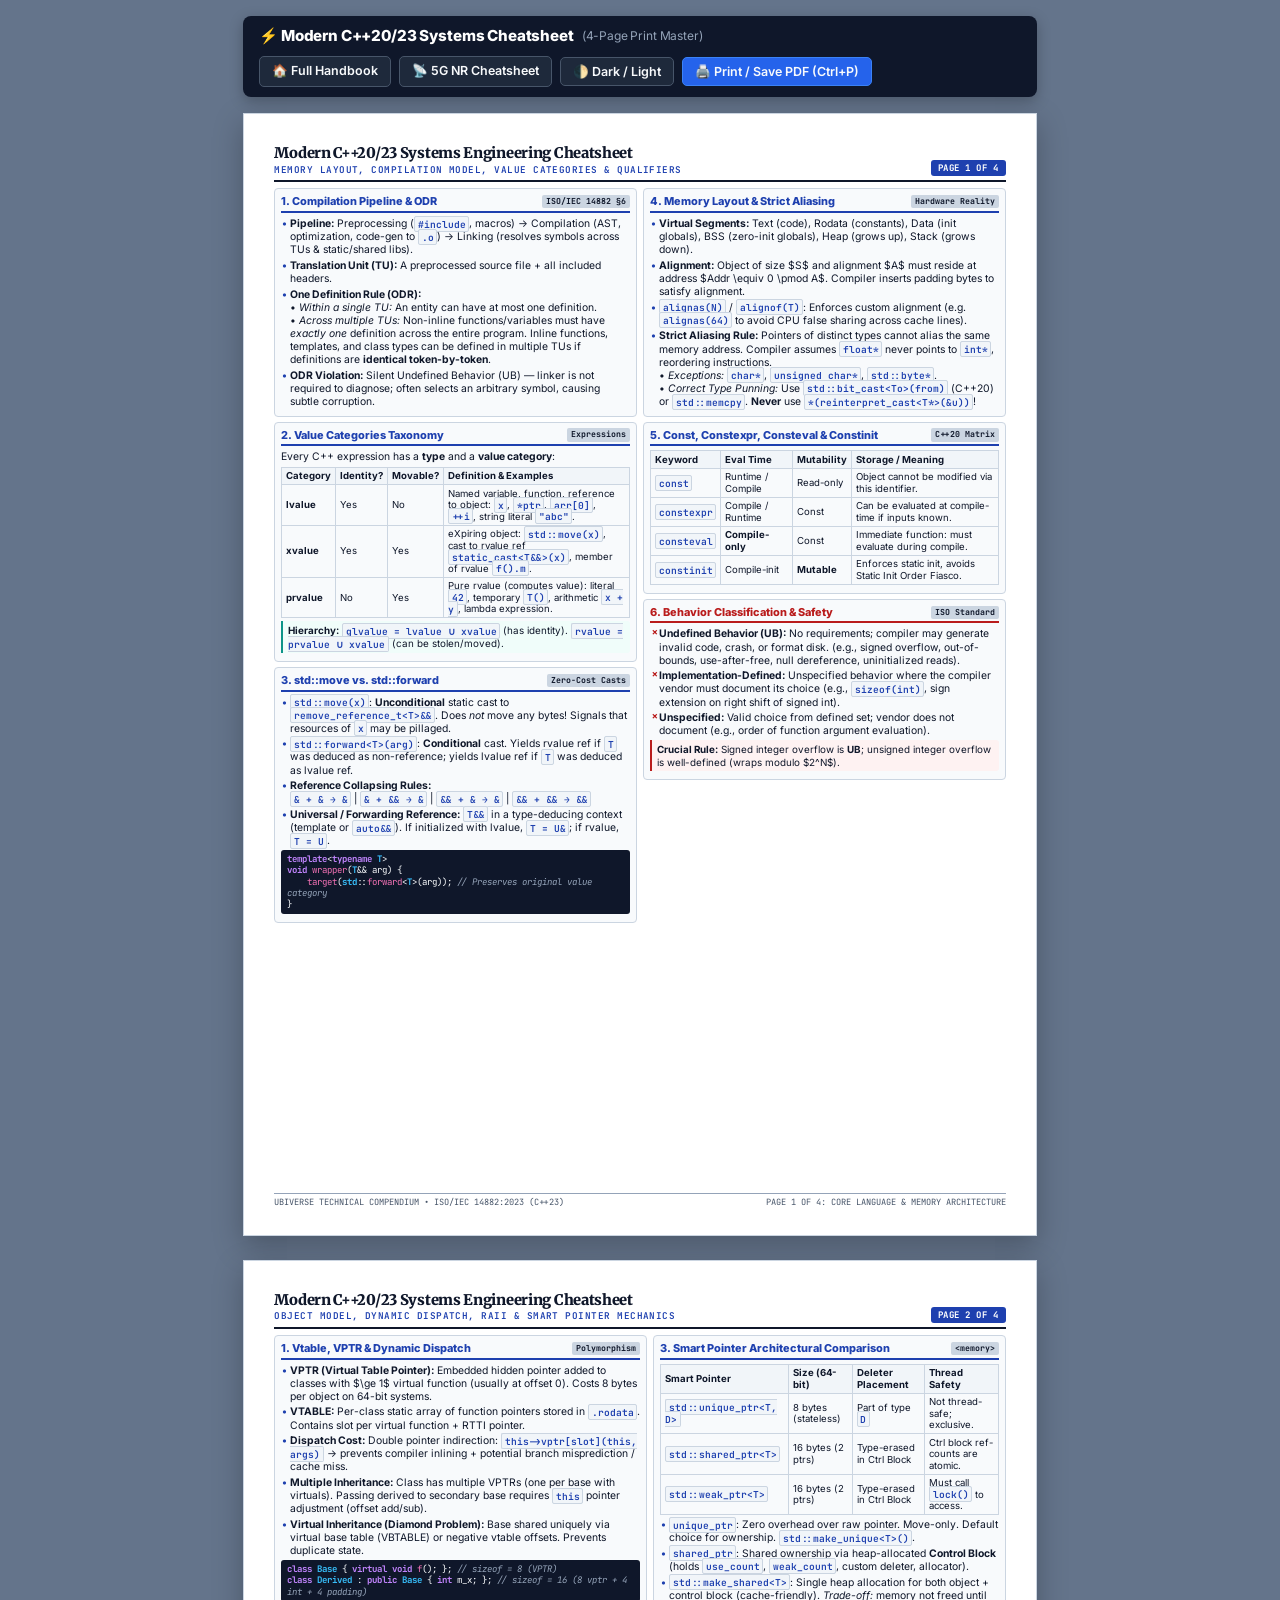
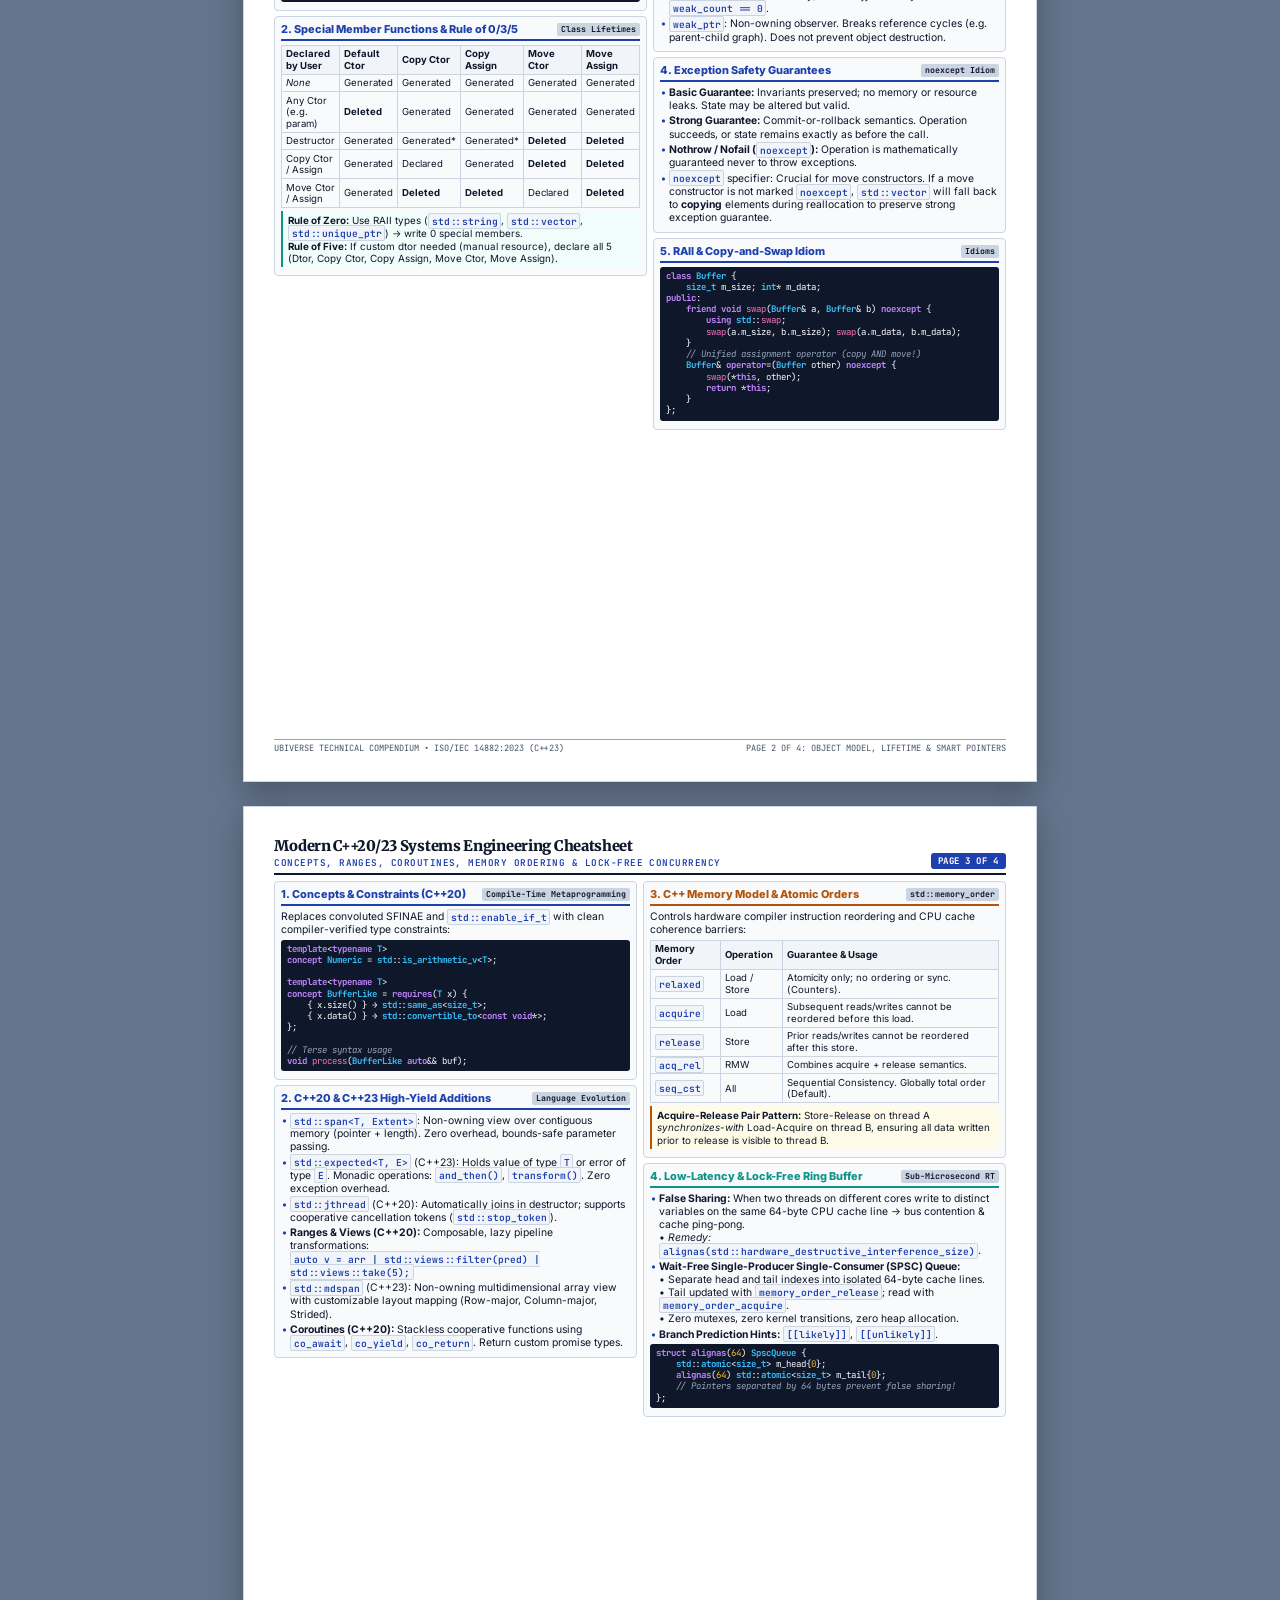
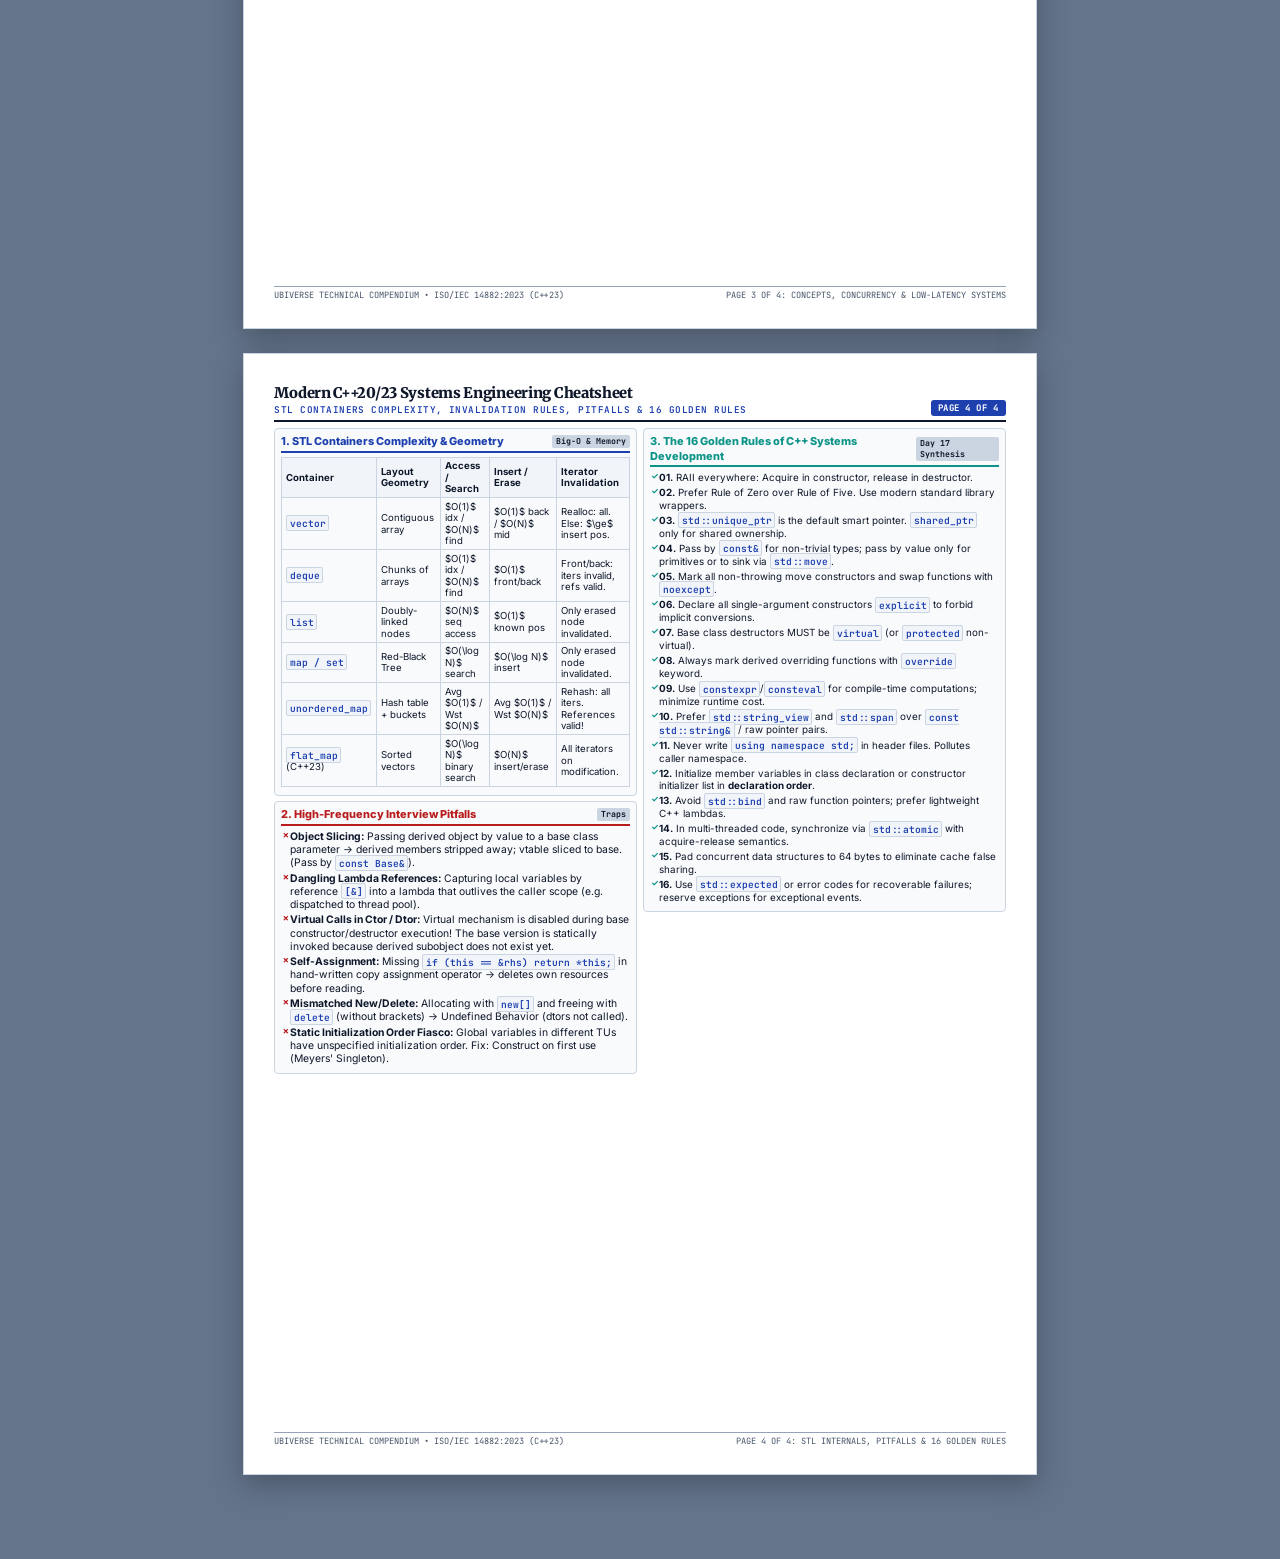
==== cpp_cheatsheet.html @ 2f16ec3f "Add 4-page print master cheatsheets for C++ and 5G NR separately" ====
<!DOCTYPE html>
<html lang="en" data-theme="light">
<head>
  <meta charset="UTF-8">
  <meta name="viewport" content="width=device-width, initial-scale=1.0">
  <title>Modern C++20/23 Systems Engineering — 4-Page Master Cheatsheet</title>
  <link rel="preconnect" href="https://fonts.googleapis.com">
  <link rel="preconnect" href="https://fonts.gstatic.com" crossorigin>
  <link href="https://fonts.googleapis.com/css2?family=Inter:wght@400;500;600;700;800&family=JetBrains+Mono:wght@400;600;700&family=Merriweather:ital,wght@0,400;0,700;1,400&display=swap" rel="stylesheet">
  <style>
    /* ==========================================================================
       Modern C++20/23 4-Page Technical Cheatsheet Stylesheet
       ========================================================================== */
    :root {
      --bg-page: #ffffff;
      --bg-card: #f8fafc;
      --bg-card-sub: #f1f5f9;
      --bg-code: #0f172a;
      --text-main: #0f172a;
      --text-muted: #475569;
      --text-code: #f8fafc;
      --border: #cbd5e1;
      --border-strong: #94a3b8;
      --primary: #1e40af;
      --primary-soft: #eff6ff;
      --secondary: #0d9488;
      --secondary-soft: #f0fdfa;
      --accent: #b45309;
      --accent-soft: #fefce8;
      --danger: #b91c1c;
      --danger-soft: #fef2f2;
      --font-sans: 'Inter', -apple-system, BlinkMacSystemFont, 'Segoe UI', Roboto, sans-serif;
      --font-mono: 'JetBrains Mono', 'Fira Code', Consolas, monospace;
      --font-serif: 'Merriweather', Georgia, Cambria, serif;
    }

    [data-theme="dark"] {
      --bg-page: #0b1120;
      --bg-card: #111c33;
      --bg-card-sub: #1e293b;
      --bg-code: #030712;
      --text-main: #f1f5f9;
      --text-muted: #94a3b8;
      --text-code: #f8fafc;
      --border: #334155;
      --border-strong: #475569;
      --primary: #60a5fa;
      --primary-soft: #1e3a8a33;
      --secondary: #2dd4bf;
      --secondary-soft: #134e4a33;
      --accent: #fbbf24;
      --accent-soft: #78350f33;
      --danger: #f87171;
      --danger-soft: #7f1d1d33;
    }

    * {
      box-sizing: border-box;
      margin: 0;
      padding: 0;
    }

    body {
      background: #64748b;
      font-family: var(--font-sans);
      color: var(--text-main);
      font-size: 8.5pt;
      line-height: 1.34;
      padding: 16px 0 60px 0;
      display: flex;
      flex-direction: column;
      align-items: center;
    }

    /* Screen Topbar Navigation */
    .toolbar {
      position: sticky;
      top: 0;
      z-index: 1000;
      background: #0f172a;
      color: #ffffff;
      width: 100%;
      max-width: 210mm;
      padding: 10px 16px;
      margin-bottom: 16px;
      border-radius: 8px;
      display: flex;
      flex-wrap: wrap;
      justify-content: space-between;
      align-items: center;
      gap: 10px;
      box-shadow: 0 4px 14px rgba(0,0,0,0.25);
    }

    .toolbar-title {
      font-weight: 800;
      font-size: 0.95rem;
      letter-spacing: -0.01em;
      display: flex;
      align-items: center;
      gap: 8px;
    }

    .toolbar-actions {
      display: flex;
      align-items: center;
      gap: 8px;
    }

    .btn {
      appearance: none;
      border: 1px solid #475569;
      background: #1e293b;
      color: #f8fafc;
      font-family: var(--font-sans);
      font-size: 0.78rem;
      font-weight: 600;
      padding: 6px 12px;
      border-radius: 5px;
      cursor: pointer;
      text-decoration: none;
      display: inline-flex;
      align-items: center;
      gap: 6px;
      transition: all 0.15s ease;
    }

    .btn:hover {
      background: #334155;
      border-color: #94a3b8;
    }

    .btn-primary {
      background: #2563eb;
      border-color: #3b82f6;
    }

    .btn-primary:hover {
      background: #1d4ed8;
    }

    /* A4 Cheatsheet Page Container */
    .sheet-page {
      width: 210mm;
      min-height: 297mm;
      height: 297mm;
      background: var(--bg-page);
      border: 1px solid var(--border);
      box-shadow: 0 10px 28px rgba(0,0,0,0.25);
      margin-bottom: 24px;
      padding: 8mm 8mm 7mm 8mm;
      display: flex;
      flex-direction: column;
      justify-content: space-between;
      position: relative;
      overflow: hidden;
    }

    /* Header & Footer on each page */
    .page-header {
      border-bottom: 2px solid var(--text-main);
      padding-bottom: 4px;
      margin-bottom: 6px;
      display: flex;
      justify-content: space-between;
      align-items: flex-end;
    }

    .header-left-title {
      font-family: var(--font-serif);
      font-size: 11pt;
      font-weight: 900;
      letter-spacing: -0.02em;
      color: var(--text-main);
      display: flex;
      align-items: center;
      gap: 6px;
    }

    .header-sub {
      font-size: 7pt;
      font-family: var(--font-mono);
      font-weight: 600;
      color: var(--primary);
      text-transform: uppercase;
      letter-spacing: 0.05em;
    }

    .header-badge {
      background: var(--primary);
      color: #ffffff;
      font-family: var(--font-mono);
      font-size: 6.8pt;
      font-weight: 700;
      padding: 2px 7px;
      border-radius: 3px;
      text-transform: uppercase;
      letter-spacing: 0.06em;
      white-space: nowrap;
    }

    .page-footer {
      border-top: 1px solid var(--border-strong);
      padding-top: 3px;
      margin-top: 4px;
      display: flex;
      justify-content: space-between;
      align-items: center;
      font-size: 6.5pt;
      font-family: var(--font-mono);
      color: var(--text-muted);
    }

    /* Multi-column layout */
    .content-grid-2 {
      display: grid;
      grid-template-columns: 1fr 1fr;
      gap: 6px;
      flex: 1;
    }

    .content-grid-3 {
      display: grid;
      grid-template-columns: 1fr 1fr 1fr;
      gap: 6px;
      flex: 1;
    }

    .col-flex {
      display: flex;
      flex-direction: column;
      gap: 5px;
    }

    /* Cheatsheet Technical Card */
    .cs-card {
      background: var(--bg-card);
      border: 1px solid var(--border);
      border-radius: 4px;
      padding: 5px 6px;
      font-size: 7.8pt;
    }

    .cs-card-header {
      font-family: var(--font-sans);
      font-size: 8.2pt;
      font-weight: 800;
      color: var(--primary);
      border-bottom: 1.5pt solid var(--primary);
      padding-bottom: 2px;
      margin-bottom: 4px;
      display: flex;
      justify-content: space-between;
      align-items: center;
    }

    .cs-card-header.accent {
      color: var(--accent);
      border-color: var(--accent);
    }

    .cs-card-header.secondary {
      color: var(--secondary);
      border-color: var(--secondary);
    }

    .cs-card-header.danger {
      color: var(--danger);
      border-color: var(--danger);
    }

    .cs-pill {
      font-family: var(--font-mono);
      font-size: 6.2pt;
      font-weight: 700;
      padding: 1px 4px;
      border-radius: 2px;
      background: var(--border);
      color: var(--text-main);
    }

    /* Lists & Prose */
    .cs-list {
      list-style: none;
      padding-left: 0;
    }

    .cs-list li {
      position: relative;
      padding-left: 9px;
      margin-bottom: 2.5px;
      line-height: 1.26;
    }

    .cs-list li::before {
      content: "•";
      position: absolute;
      left: 1px;
      color: var(--primary);
      font-weight: bold;
    }

    .cs-list.danger li::before {
      color: var(--danger);
      content: "✗";
      font-size: 6.5pt;
    }

    .cs-list.check li::before {
      color: var(--secondary);
      content: "✓";
      font-size: 6.5pt;
    }

    p {
      margin-bottom: 3px;
      line-height: 1.28;
    }

    strong {
      color: var(--text-main);
      font-weight: 700;
    }

    /* Tables */
    .cs-table {
      width: 100%;
      border-collapse: collapse;
      font-size: 7.2pt;
      margin: 3px 0;
    }

    .cs-table th,
    .cs-table td {
      border: 1px solid var(--border);
      padding: 2.5px 4px;
      text-align: left;
      line-height: 1.2;
    }

    .cs-table th {
      background: var(--bg-card-sub);
      font-weight: 700;
      color: var(--text-main);
    }

    /* Code Snippets */
    code, .inline-code {
      font-family: var(--font-mono);
      font-size: 7.2pt;
      background: var(--bg-card-sub);
      border: 1px solid var(--border);
      padding: 0.5px 2.5px;
      border-radius: 2px;
      color: var(--primary);
      font-weight: 600;
    }

    pre.code-block {
      background: var(--bg-code);
      color: var(--text-code);
      font-family: var(--font-mono);
      font-size: 6.8pt;
      line-height: 1.24;
      padding: 4px 6px;
      border-radius: 3px;
      margin: 3px 0;
      overflow: hidden;
      white-space: pre-wrap;
    }

    .kw { color: #c084fc; font-weight: bold; }
    .type { color: #38bdf8; font-weight: bold; }
    .str { color: #4ade80; }
    .num { color: #fbbf24; }
    .cmt { color: #94a3b8; font-style: italic; }
    .func { color: #f472b6; }
    .op { color: #67e8f9; }

    /* Key Callout Boxes */
    .callout {
      border-left: 2.5px solid var(--primary);
      background: var(--primary-soft);
      padding: 3px 5px;
      margin: 3px 0;
      border-radius: 0 3px 3px 0;
      font-size: 7.4pt;
      line-height: 1.24;
    }

    .callout.danger {
      border-left-color: var(--danger);
      background: var(--danger-soft);
    }

    .callout.secondary {
      border-left-color: var(--secondary);
      background: var(--secondary-soft);
    }

    .callout.accent {
      border-left-color: var(--accent);
      background: var(--accent-soft);
    }

    /* Exact Print Rules (4 A4 Pages, Zero Overflow) */
    @media print {
      @page {
        size: A4 portrait;
        margin: 6mm 8mm;
      }

      body {
        background: #ffffff !important;
        padding: 0 !important;
      }

      .toolbar {
        display: none !important;
      }

      .sheet-page {
        width: 100% !important;
        height: 100% !important;
        min-height: 284mm !important;
        box-shadow: none !important;
        border: none !important;
        padding: 0 0 4mm 0 !important;
        margin: 0 !important;
        page-break-after: always !important;
        break-after: page !important;
      }

      * {
        -webkit-print-color-adjust: exact !important;
        print-color-adjust: exact !important;
      }
    }
  </style>
</head>
<body>

  <!-- Screen Navigation Bar (Hidden in Print) -->
  <div class="toolbar">
    <div class="toolbar-title">
      <span>⚡ Modern C++20/23 Systems Cheatsheet</span>
      <span style="font-size:0.75rem;font-weight:400;color:#94a3b8;">(4-Page Print Master)</span>
    </div>
    <div class="toolbar-actions">
      <a href="index.html" class="btn">🏠 Full Handbook</a>
      <a href="nr_cheatsheet.html" class="btn">📡 5G NR Cheatsheet</a>
      <button class="btn" id="theme-btn">🌓 Dark / Light</button>
      <button class="btn btn-primary" onclick="window.print()">🖨️ Print / Save PDF (Ctrl+P)</button>
    </div>
  </div>

  <!-- ========================================================================
       PAGE 1 OF 4: CORE LANGUAGE, MEMORY MODEL & VALUE CATEGORIES
       ======================================================================== -->
  <section class="sheet-page" id="page-1">
    <div>
      <header class="page-header">
        <div>
          <div class="header-left-title">Modern C++20/23 Systems Engineering Cheatsheet</div>
          <div class="header-sub">Memory Layout, Compilation Model, Value Categories &amp; Qualifiers</div>
        </div>
        <div class="header-badge">PAGE 1 OF 4</div>
      </header>

      <div class="content-grid-2">
        <!-- Column 1 -->
        <div class="col-flex">
          <!-- 1. Compilation & ODR -->
          <div class="cs-card">
            <div class="cs-card-header">
              <span>1. Compilation Pipeline &amp; ODR</span>
              <span class="cs-pill">ISO/IEC 14882 §6</span>
            </div>
            <ul class="cs-list">
              <li><strong>Pipeline:</strong> Preprocessing (<code>#include</code>, macros) &rarr; Compilation (AST, optimization, code-gen to <code>.o</code>) &rarr; Linking (resolves symbols across TUs &amp; static/shared libs).</li>
              <li><strong>Translation Unit (TU):</strong> A preprocessed source file + all included headers.</li>
              <li><strong>One Definition Rule (ODR):</strong>
                <br>&bull; <em>Within a single TU:</em> An entity can have at most one definition.
                <br>&bull; <em>Across multiple TUs:</em> Non-inline functions/variables must have <em>exactly one</em> definition across the entire program. Inline functions, templates, and class types can be defined in multiple TUs if definitions are <strong>identical token-by-token</strong>.
              </li>
              <li><strong>ODR Violation:</strong> Silent Undefined Behavior (UB) &mdash; linker is not required to diagnose; often selects an arbitrary symbol, causing subtle corruption.</li>
            </ul>
          </div>

          <!-- 2. Value Categories -->
          <div class="cs-card">
            <div class="cs-card-header">
              <span>2. Value Categories Taxonomy</span>
              <span class="cs-pill">Expressions</span>
            </div>
            <p>Every C++ expression has a <strong>type</strong> and a <strong>value category</strong>:</p>
            <table class="cs-table">
              <tr>
                <th>Category</th>
                <th>Identity?</th>
                <th>Movable?</th>
                <th>Definition &amp; Examples</th>
              </tr>
              <tr>
                <td><strong>lvalue</strong></td>
                <td>Yes</td>
                <td>No</td>
                <td>Named variable, function, reference to object: <code>x</code>, <code>*ptr</code>, <code>arr[0]</code>, <code>++i</code>, string literal <code>"abc"</code>.</td>
              </tr>
              <tr>
                <td><strong>xvalue</strong></td>
                <td>Yes</td>
                <td>Yes</td>
                <td>eXpiring object: <code>std::move(x)</code>, cast to rvalue ref <code>static_cast&lt;T&amp;&amp;&gt;(x)</code>, member of rvalue <code>f().m</code>.</td>
              </tr>
              <tr>
                <td><strong>prvalue</strong></td>
                <td>No</td>
                <td>Yes</td>
                <td>Pure rvalue (computes value): literal <code>42</code>, temporary <code>T()</code>, arithmetic <code>x + y</code>, lambda expression.</td>
              </tr>
            </table>
            <div class="callout secondary">
              <strong>Hierarchy:</strong> <code>glvalue = lvalue &cup; xvalue</code> (has identity). <code>rvalue = prvalue &cup; xvalue</code> (can be stolen/moved).
            </div>
          </div>

          <!-- 3. Move Semantics & Forwarding -->
          <div class="cs-card">
            <div class="cs-card-header">
              <span>3. std::move vs. std::forward</span>
              <span class="cs-pill">Zero-Cost Casts</span>
            </div>
            <ul class="cs-list">
              <li><code>std::move(x)</code>: <strong>Unconditional</strong> static cast to <code>remove_reference_t&lt;T&gt;&amp;&amp;</code>. Does <em>not</em> move any bytes! Signals that resources of <code>x</code> may be pillaged.</li>
              <li><code>std::forward&lt;T&gt;(arg)</code>: <strong>Conditional</strong> cast. Yields rvalue ref if <code>T</code> was deduced as non-reference; yields lvalue ref if <code>T</code> was deduced as lvalue ref.</li>
              <li><strong>Reference Collapsing Rules:</strong>
                <br><code>&amp; + &amp; &rarr; &amp;</code> | <code>&amp; + &amp;&amp; &rarr; &amp;</code> | <code>&amp;&amp; + &amp; &rarr; &amp;</code> | <code>&amp;&amp; + &amp;&amp; &rarr; &amp;&amp;</code>
              </li>
              <li><strong>Universal / Forwarding Reference:</strong> <code>T&amp;&amp;</code> in a type-deducing context (template or <code>auto&amp;&amp;</code>). If initialized with lvalue, <code>T = U&amp;</code>; if rvalue, <code>T = U</code>.</li>
            </ul>
<pre class="code-block"><span class="kw">template</span>&lt;<span class="kw">typename</span> <span class="type">T</span>&gt;
<span class="kw">void</span> <span class="func">wrapper</span>(<span class="type">T</span>&amp;&amp; arg) {
    <span class="func">target</span>(<span class="type">std</span>::<span class="func">forward</span>&lt;<span class="type">T</span>&gt;(arg)); <span class="cmt">// Preserves original value category</span>
}</pre>
          </div>
        </div>

        <!-- Column 2 -->
        <div class="col-flex">
          <!-- 4. Memory Layout & Alignment -->
          <div class="cs-card">
            <div class="cs-card-header">
              <span>4. Memory Layout &amp; Strict Aliasing</span>
              <span class="cs-pill">Hardware Reality</span>
            </div>
            <ul class="cs-list">
              <li><strong>Virtual Segments:</strong> Text (code), Rodata (constants), Data (init globals), BSS (zero-init globals), Heap (grows up), Stack (grows down).</li>
              <li><strong>Alignment:</strong> Object of size $S$ and alignment $A$ must reside at address $Addr \equiv 0 \pmod A$. Compiler inserts padding bytes to satisfy alignment.</li>
              <li><code>alignas(N)</code> / <code>alignof(T)</code>: Enforces custom alignment (e.g. <code>alignas(64)</code> to avoid CPU false sharing across cache lines).</li>
              <li><strong>Strict Aliasing Rule:</strong> Pointers of distinct types cannot alias the same memory address. Compiler assumes <code>float*</code> never points to <code>int*</code>, reordering instructions.
                <br>&bull; <em>Exceptions:</em> <code>char*</code>, <code>unsigned char*</code>, <code>std::byte*</code>.
                <br>&bull; <em>Correct Type Punning:</em> Use <code>std::bit_cast&lt;To&gt;(from)</code> (C++20) or <code>std::memcpy</code>. <strong>Never</strong> use <code>*(reinterpret_cast&lt;T*&gt;(&amp;u))</code>!
              </li>
            </ul>
          </div>

          <!-- 5. Const & Compile-Time Qualifiers -->
          <div class="cs-card">
            <div class="cs-card-header">
              <span>5. Const, Constexpr, Consteval &amp; Constinit</span>
              <span class="cs-pill">C++20 Matrix</span>
            </div>
            <table class="cs-table">
              <tr>
                <th>Keyword</th>
                <th>Eval Time</th>
                <th>Mutability</th>
                <th>Storage / Meaning</th>
              </tr>
              <tr>
                <td><code>const</code></td>
                <td>Runtime / Compile</td>
                <td>Read-only</td>
                <td>Object cannot be modified via this identifier.</td>
              </tr>
              <tr>
                <td><code>constexpr</code></td>
                <td>Compile / Runtime</td>
                <td>Const</td>
                <td>Can be evaluated at compile-time if inputs known.</td>
              </tr>
              <tr>
                <td><code>consteval</code></td>
                <td><strong>Compile-only</strong></td>
                <td>Const</td>
                <td>Immediate function: must evaluate during compile.</td>
              </tr>
              <tr>
                <td><code>constinit</code></td>
                <td>Compile-init</td>
                <td><strong>Mutable</strong></td>
                <td>Enforces static init, avoids Static Init Order Fiasco.</td>
              </tr>
            </table>
          </div>

          <!-- 6. UB vs Unspecified vs Implementation-Defined -->
          <div class="cs-card">
            <div class="cs-card-header danger">
              <span>6. Behavior Classification &amp; Safety</span>
              <span class="cs-pill">ISO Standard</span>
            </div>
            <ul class="cs-list danger">
              <li><strong>Undefined Behavior (UB):</strong> No requirements; compiler may generate invalid code, crash, or format disk. (e.g., signed overflow, out-of-bounds, use-after-free, null dereference, uninitialized reads).</li>
              <li><strong>Implementation-Defined:</strong> Unspecified behavior where the compiler vendor must document its choice (e.g., <code>sizeof(int)</code>, sign extension on right shift of signed int).</li>
              <li><strong>Unspecified:</strong> Valid choice from defined set; vendor does not document (e.g., order of function argument evaluation).</li>
            </ul>
            <div class="callout danger">
              <strong>Crucial Rule:</strong> Signed integer overflow is <strong>UB</strong>; unsigned integer overflow is well-defined (wraps modulo $2^N$).
            </div>
          </div>
        </div>
      </div>
    </div>

    <footer class="page-footer">
      <span>UBIVERSE TECHNICAL COMPENDIUM • ISO/IEC 14882:2023 (C++23)</span>
      <span>PAGE 1 OF 4: CORE LANGUAGE &amp; MEMORY ARCHITECTURE</span>
    </footer>
  </section>

  <!-- ========================================================================
       PAGE 2 OF 4: OBJECT MODEL, RAII, LIFETIME & SMART POINTERS
       ======================================================================== -->
  <section class="sheet-page" id="page-2">
    <div>
      <header class="page-header">
        <div>
          <div class="header-left-title">Modern C++20/23 Systems Engineering Cheatsheet</div>
          <div class="header-sub">Object Model, Dynamic Dispatch, RAII &amp; Smart Pointer Mechanics</div>
        </div>
        <div class="header-badge">PAGE 2 OF 4</div>
      </header>

      <div class="content-grid-2">
        <!-- Column 1 -->
        <div class="col-flex">
          <!-- 1. Vtable & Dynamic Dispatch -->
          <div class="cs-card">
            <div class="cs-card-header">
              <span>1. Vtable, VPTR &amp; Dynamic Dispatch</span>
              <span class="cs-pill">Polymorphism</span>
            </div>
            <ul class="cs-list">
              <li><strong>VPTR (Virtual Table Pointer):</strong> Embedded hidden pointer added to classes with $\ge 1$ virtual function (usually at offset 0). Costs 8 bytes per object on 64-bit systems.</li>
              <li><strong>VTABLE:</strong> Per-class static array of function pointers stored in <code>.rodata</code>. Contains slot per virtual function + RTTI pointer.</li>
              <li><strong>Dispatch Cost:</strong> Double pointer indirection: <code>this-&gt;vptr[slot](this, args)</code> &rarr; prevents compiler inlining + potential branch misprediction / cache miss.</li>
              <li><strong>Multiple Inheritance:</strong> Class has multiple VPTRs (one per base with virtuals). Passing derived to secondary base requires <code>this</code> pointer adjustment (offset add/sub).</li>
              <li><strong>Virtual Inheritance (Diamond Problem):</strong> Base shared uniquely via virtual base table (VBTABLE) or negative vtable offsets. Prevents duplicate state.</li>
            </ul>
<pre class="code-block"><span class="kw">class</span> <span class="type">Base</span> { <span class="kw">virtual void</span> <span class="func">f</span>(); }; <span class="cmt">// sizeof = 8 (VPTR)</span>
<span class="kw">class</span> <span class="type">Derived</span> : <span class="kw">public</span> <span class="type">Base</span> { <span class="kw">int</span> m_x; }; <span class="cmt">// sizeof = 16 (8 vptr + 4 int + 4 padding)</span></pre>
          </div>

          <!-- 2. Special Member Functions & Rule of 0/3/5 -->
          <div class="cs-card">
            <div class="cs-card-header">
              <span>2. Special Member Functions &amp; Rule of 0/3/5</span>
              <span class="cs-pill">Class Lifetimes</span>
            </div>
            <table class="cs-table">
              <tr>
                <th>Declared by User</th>
                <th>Default Ctor</th>
                <th>Copy Ctor</th>
                <th>Copy Assign</th>
                <th>Move Ctor</th>
                <th>Move Assign</th>
              </tr>
              <tr>
                <td><em>None</em></td>
                <td>Generated</td>
                <td>Generated</td>
                <td>Generated</td>
                <td>Generated</td>
                <td>Generated</td>
              </tr>
              <tr>
                <td>Any Ctor (e.g. param)</td>
                <td><strong>Deleted</strong></td>
                <td>Generated</td>
                <td>Generated</td>
                <td>Generated</td>
                <td>Generated</td>
              </tr>
              <tr>
                <td>Destructor</td>
                <td>Generated</td>
                <td>Generated*</td>
                <td>Generated*</td>
                <td><strong>Deleted</strong></td>
                <td><strong>Deleted</strong></td>
              </tr>
              <tr>
                <td>Copy Ctor / Assign</td>
                <td>Generated</td>
                <td>Declared</td>
                <td>Generated</td>
                <td><strong>Deleted</strong></td>
                <td><strong>Deleted</strong></td>
              </tr>
              <tr>
                <td>Move Ctor / Assign</td>
                <td>Generated</td>
                <td><strong>Deleted</strong></td>
                <td><strong>Deleted</strong></td>
                <td>Declared</td>
                <td><strong>Deleted</strong></td>
              </tr>
            </table>
            <div class="callout secondary">
              <strong>Rule of Zero:</strong> Use RAII types (<code>std::string</code>, <code>std::vector</code>, <code>std::unique_ptr</code>) &rarr; write 0 special members.
              <br><strong>Rule of Five:</strong> If custom dtor needed (manual resource), declare all 5 (Dtor, Copy Ctor, Copy Assign, Move Ctor, Move Assign).
            </div>
          </div>
        </div>

        <!-- Column 2 -->
        <div class="col-flex">
          <!-- 3. Smart Pointers Breakdown -->
          <div class="cs-card">
            <div class="cs-card-header">
              <span>3. Smart Pointer Architectural Comparison</span>
              <span class="cs-pill">&lt;memory&gt;</span>
            </div>
            <table class="cs-table">
              <tr>
                <th>Smart Pointer</th>
                <th>Size (64-bit)</th>
                <th>Deleter Placement</th>
                <th>Thread Safety</th>
              </tr>
              <tr>
                <td><code>std::unique_ptr&lt;T, D&gt;</code></td>
                <td>8 bytes (stateless)</td>
                <td>Part of type <code>D</code></td>
                <td>Not thread-safe; exclusive.</td>
              </tr>
              <tr>
                <td><code>std::shared_ptr&lt;T&gt;</code></td>
                <td>16 bytes (2 ptrs)</td>
                <td>Type-erased in Ctrl Block</td>
                <td>Ctrl block ref-counts are atomic.</td>
              </tr>
              <tr>
                <td><code>std::weak_ptr&lt;T&gt;</code></td>
                <td>16 bytes (2 ptrs)</td>
                <td>Type-erased in Ctrl Block</td>
                <td>Must call <code>lock()</code> to access.</td>
              </tr>
            </table>
            <ul class="cs-list" style="margin-top:3px;">
              <li><code>unique_ptr</code>: Zero overhead over raw pointer. Move-only. Default choice for ownership. <code>std::make_unique&lt;T&gt;()</code>.</li>
              <li><code>shared_ptr</code>: Shared ownership via heap-allocated <strong>Control Block</strong> (holds <code>use_count</code>, <code>weak_count</code>, custom deleter, allocator).</li>
              <li><code>std::make_shared&lt;T&gt;</code>: Single heap allocation for both object + control block (cache-friendly). <em>Trade-off:</em> memory not freed until <code>weak_count == 0</code>.</li>
              <li><code>weak_ptr</code>: Non-owning observer. Breaks reference cycles (e.g. parent-child graph). Does not prevent object destruction.</li>
            </ul>
          </div>

          <!-- 4. Exception Safety Guarantees -->
          <div class="cs-card">
            <div class="cs-card-header">
              <span>4. Exception Safety Guarantees</span>
              <span class="cs-pill">noexcept Idiom</span>
            </div>
            <ul class="cs-list">
              <li><strong>Basic Guarantee:</strong> Invariants preserved; no memory or resource leaks. State may be altered but valid.</li>
              <li><strong>Strong Guarantee:</strong> Commit-or-rollback semantics. Operation succeeds, or state remains exactly as before the call.</li>
              <li><strong>Nothrow / Nofail (<code>noexcept</code>):</strong> Operation is mathematically guaranteed never to throw exceptions.</li>
              <li><code>noexcept</code> specifier: Crucial for move constructors. If a move constructor is not marked <code>noexcept</code>, <code>std::vector</code> will fall back to <strong>copying</strong> elements during reallocation to preserve strong exception guarantee.</li>
            </ul>
          </div>

          <!-- 5. RAII & Copy-and-Swap -->
          <div class="cs-card">
            <div class="cs-card-header">
              <span>5. RAII &amp; Copy-and-Swap Idiom</span>
              <span class="cs-pill">Idioms</span>
            </div>
<pre class="code-block"><span class="kw">class</span> <span class="type">Buffer</span> {
    <span class="type">size_t</span> m_size; <span class="type">int</span>* m_data;
<span class="kw">public</span>:
    <span class="kw">friend void</span> <span class="func">swap</span>(<span class="type">Buffer</span>&amp; a, <span class="type">Buffer</span>&amp; b) <span class="kw">noexcept</span> {
        <span class="kw">using</span> <span class="type">std</span>::<span class="func">swap</span>;
        <span class="func">swap</span>(a.m_size, b.m_size); <span class="func">swap</span>(a.m_data, b.m_data);
    }
    <span class="cmt">// Unified assignment operator (copy AND move!)</span>
    <span class="type">Buffer</span>&amp; <span class="kw">operator</span>=(<span class="type">Buffer</span> other) <span class="kw">noexcept</span> {
        <span class="func">swap</span>(*<span class="kw">this</span>, other);
        <span class="kw">return</span> *<span class="kw">this</span>;
    }
};</pre>
          </div>
        </div>
      </div>
    </div>

    <footer class="page-footer">
      <span>UBIVERSE TECHNICAL COMPENDIUM • ISO/IEC 14882:2023 (C++23)</span>
      <span>PAGE 2 OF 4: OBJECT MODEL, LIFETIME &amp; SMART POINTERS</span>
    </footer>
  </section>

  <!-- ========================================================================
       PAGE 3 OF 4: MODERN C++20/23, CONCURRENCY & LOW-LATENCY
       ======================================================================== -->
  <section class="sheet-page" id="page-3">
    <div>
      <header class="page-header">
        <div>
          <div class="header-left-title">Modern C++20/23 Systems Engineering Cheatsheet</div>
          <div class="header-sub">Concepts, Ranges, Coroutines, Memory Ordering &amp; Lock-Free Concurrency</div>
        </div>
        <div class="header-badge">PAGE 3 OF 4</div>
      </header>

      <div class="content-grid-2">
        <!-- Column 1 -->
        <div class="col-flex">
          <!-- 1. Concepts & Constraints -->
          <div class="cs-card">
            <div class="cs-card-header">
              <span>1. Concepts &amp; Constraints (C++20)</span>
              <span class="cs-pill">Compile-Time Metaprogramming</span>
            </div>
            <p>Replaces convoluted SFINAE and <code>std::enable_if_t</code> with clean compiler-verified type constraints:</p>
<pre class="code-block"><span class="kw">template</span>&lt;<span class="kw">typename</span> <span class="type">T</span>&gt;
<span class="kw">concept</span> <span class="type">Numeric</span> = <span class="type">std</span>::<span class="type">is_arithmetic_v</span>&lt;<span class="type">T</span>&gt;;

<span class="kw">template</span>&lt;<span class="kw">typename</span> <span class="type">T</span>&gt;
<span class="kw">concept</span> <span class="type">BufferLike</span> = <span class="kw">requires</span>(<span class="type">T</span> x) {
    { x.size() } &rarr; <span class="type">std</span>::<span class="type">same_as</span>&lt;<span class="type">size_t</span>&gt;;
    { x.data() } &rarr; <span class="type">std</span>::<span class="type">convertible_to</span>&lt;<span class="kw">const void</span>*&gt;;
};

<span class="cmt">// Terse syntax usage</span>
<span class="kw">void</span> <span class="func">process</span>(<span class="type">BufferLike</span> <span class="kw">auto</span>&amp;&amp; buf);</pre>
          </div>

          <!-- 2. Modern C++20/23 Features -->
          <div class="cs-card">
            <div class="cs-card-header">
              <span>2. C++20 &amp; C++23 High-Yield Additions</span>
              <span class="cs-pill">Language Evolution</span>
            </div>
            <ul class="cs-list">
              <li><code>std::span&lt;T, Extent&gt;</code>: Non-owning view over contiguous memory (pointer + length). Zero overhead, bounds-safe parameter passing.</li>
              <li><code>std::expected&lt;T, E&gt;</code> (C++23): Holds value of type <code>T</code> or error of type <code>E</code>. Monadic operations: <code>and_then()</code>, <code>transform()</code>. Zero exception overhead.</li>
              <li><code>std::jthread</code> (C++20): Automatically joins in destructor; supports cooperative cancellation tokens (<code>std::stop_token</code>).</li>
              <li><strong>Ranges &amp; Views (C++20):</strong> Composable, lazy pipeline transformations:
                <br><code>auto v = arr | std::views::filter(pred) | std::views::take(5);</code>
              </li>
              <li><code>std::mdspan</code> (C++23): Non-owning multidimensional array view with customizable layout mapping (Row-major, Column-major, Strided).</li>
              <li><strong>Coroutines (C++20):</strong> Stackless cooperative functions using <code>co_await</code>, <code>co_yield</code>, <code>co_return</code>. Return custom promise types.</li>
            </ul>
          </div>
        </div>

        <!-- Column 2 -->
        <div class="col-flex">
          <!-- 3. Atomic Memory Orders -->
          <div class="cs-card">
            <div class="cs-card-header accent">
              <span>3. C++ Memory Model &amp; Atomic Orders</span>
              <span class="cs-pill">std::memory_order</span>
            </div>
            <p>Controls hardware compiler instruction reordering and CPU cache coherence barriers:</p>
            <table class="cs-table">
              <tr>
                <th>Memory Order</th>
                <th>Operation</th>
                <th>Guarantee &amp; Usage</th>
              </tr>
              <tr>
                <td><code>relaxed</code></td>
                <td>Load / Store</td>
                <td>Atomicity only; no ordering or sync. (Counters).</td>
              </tr>
              <tr>
                <td><code>acquire</code></td>
                <td>Load</td>
                <td>Subsequent reads/writes cannot be reordered before this load.</td>
              </tr>
              <tr>
                <td><code>release</code></td>
                <td>Store</td>
                <td>Prior reads/writes cannot be reordered after this store.</td>
              </tr>
              <tr>
                <td><code>acq_rel</code></td>
                <td>RMW</td>
                <td>Combines acquire + release semantics.</td>
              </tr>
              <tr>
                <td><code>seq_cst</code></td>
                <td>All</td>
                <td>Sequential Consistency. Globally total order (Default).</td>
              </tr>
            </table>
            <div class="callout accent">
              <strong>Acquire-Release Pair Pattern:</strong> Store-Release on thread A <em>synchronizes-with</em> Load-Acquire on thread B, ensuring all data written prior to release is visible to thread B.
            </div>
          </div>

          <!-- 4. Low-Latency Lock-Free Architecture -->
          <div class="cs-card">
            <div class="cs-card-header secondary">
              <span>4. Low-Latency &amp; Lock-Free Ring Buffer</span>
              <span class="cs-pill">Sub-Microsecond RT</span>
            </div>
            <ul class="cs-list">
              <li><strong>False Sharing:</strong> When two threads on different cores write to distinct variables on the same 64-byte CPU cache line &rarr; bus contention &amp; cache ping-pong.
                <br>&bull; <em>Remedy:</em> <code>alignas(std::hardware_destructive_interference_size)</code>.
              </li>
              <li><strong>Wait-Free Single-Producer Single-Consumer (SPSC) Queue:</strong>
                <br>&bull; Separate head and tail indexes into isolated 64-byte cache lines.
                <br>&bull; Tail updated with <code>memory_order_release</code>; read with <code>memory_order_acquire</code>.
                <br>&bull; Zero mutexes, zero kernel transitions, zero heap allocation.
              </li>
              <li><strong>Branch Prediction Hints:</strong> <code>[[likely]]</code>, <code>[[unlikely]]</code>.</li>
            </ul>
<pre class="code-block"><span class="kw">struct</span> <span class="kw">alignas</span>(<span class="num">64</span>) <span class="type">SpscQueue</span> {
    <span class="type">std</span>::<span class="type">atomic</span>&lt;<span class="type">size_t</span>&gt; m_head{<span class="num">0</span>};
    <span class="kw">alignas</span>(<span class="num">64</span>) <span class="type">std</span>::<span class="type">atomic</span>&lt;<span class="type">size_t</span>&gt; m_tail{<span class="num">0</span>};
    <span class="cmt">// Pointers separated by 64 bytes prevent false sharing!</span>
};</pre>
          </div>
        </div>
      </div>
    </div>

    <footer class="page-footer">
      <span>UBIVERSE TECHNICAL COMPENDIUM • ISO/IEC 14882:2023 (C++23)</span>
      <span>PAGE 3 OF 4: CONCEPTS, CONCURRENCY &amp; LOW-LATENCY SYSTEMS</span>
    </footer>
  </section>

  <!-- ========================================================================
       PAGE 4 OF 4: STL INTERNALS, PITFALLS & 16 GOLDEN RULES
       ======================================================================== -->
  <section class="sheet-page" id="page-4">
    <div>
      <header class="page-header">
        <div>
          <div class="header-left-title">Modern C++20/23 Systems Engineering Cheatsheet</div>
          <div class="header-sub">STL Containers Complexity, Invalidation Rules, Pitfalls &amp; 16 Golden Rules</div>
        </div>
        <div class="header-badge">PAGE 4 OF 4</div>
      </header>

      <div class="content-grid-2">
        <!-- Column 1 -->
        <div class="col-flex">
          <!-- 1. STL Complexity Table -->
          <div class="cs-card">
            <div class="cs-card-header">
              <span>1. STL Containers Complexity &amp; Geometry</span>
              <span class="cs-pill">Big-O &amp; Memory</span>
            </div>
            <table class="cs-table">
              <tr>
                <th>Container</th>
                <th>Layout Geometry</th>
                <th>Access / Search</th>
                <th>Insert / Erase</th>
                <th>Iterator Invalidation</th>
              </tr>
              <tr>
                <td><code>vector</code></td>
                <td>Contiguous array</td>
                <td>$O(1)$ idx / $O(N)$ find</td>
                <td>$O(1)$ back / $O(N)$ mid</td>
                <td>Realloc: all. Else: $\ge$ insert pos.</td>
              </tr>
              <tr>
                <td><code>deque</code></td>
                <td>Chunks of arrays</td>
                <td>$O(1)$ idx / $O(N)$ find</td>
                <td>$O(1)$ front/back</td>
                <td>Front/back: iters invalid, refs valid.</td>
              </tr>
              <tr>
                <td><code>list</code></td>
                <td>Doubly-linked nodes</td>
                <td>$O(N)$ seq access</td>
                <td>$O(1)$ known pos</td>
                <td>Only erased node invalidated.</td>
              </tr>
              <tr>
                <td><code>map / set</code></td>
                <td>Red-Black Tree</td>
                <td>$O(\log N)$ search</td>
                <td>$O(\log N)$ insert</td>
                <td>Only erased node invalidated.</td>
              </tr>
              <tr>
                <td><code>unordered_map</code></td>
                <td>Hash table + buckets</td>
                <td>Avg $O(1)$ / Wst $O(N)$</td>
                <td>Avg $O(1)$ / Wst $O(N)$</td>
                <td>Rehash: all iters. References valid!</td>
              </tr>
              <tr>
                <td><code>flat_map</code> (C++23)</td>
                <td>Sorted vectors</td>
                <td>$O(\log N)$ binary search</td>
                <td>$O(N)$ insert/erase</td>
                <td>All iterators on modification.</td>
              </tr>
            </table>
          </div>

          <!-- 2. Dangerous Senior Pitfalls -->
          <div class="cs-card">
            <div class="cs-card-header danger">
              <span>2. High-Frequency Interview Pitfalls</span>
              <span class="cs-pill">Traps</span>
            </div>
            <ul class="cs-list danger">
              <li><strong>Object Slicing:</strong> Passing derived object by value to a base class parameter &rarr; derived members stripped away; vtable sliced to base. (Pass by <code>const Base&amp;</code>).</li>
              <li><strong>Dangling Lambda References:</strong> Capturing local variables by reference <code>[&amp;]</code> into a lambda that outlives the caller scope (e.g. dispatched to thread pool).</li>
              <li><strong>Virtual Calls in Ctor / Dtor:</strong> Virtual mechanism is disabled during base constructor/destructor execution! The base version is statically invoked because derived subobject does not exist yet.</li>
              <li><strong>Self-Assignment:</strong> Missing <code>if (this == &amp;rhs) return *this;</code> in hand-written copy assignment operator &rarr; deletes own resources before reading.</li>
              <li><strong>Mismatched New/Delete:</strong> Allocating with <code>new[]</code> and freeing with <code>delete</code> (without brackets) &rarr; Undefined Behavior (dtors not called).</li>
              <li><strong>Static Initialization Order Fiasco:</strong> Global variables in different TUs have unspecified initialization order. Fix: Construct on first use (Meyers' Singleton).</li>
            </ul>
          </div>
        </div>

        <!-- Column 2 -->
        <div class="col-flex">
          <!-- 3. The 16 Golden Rules -->
          <div class="cs-card">
            <div class="cs-card-header secondary">
              <span>3. The 16 Golden Rules of C++ Systems Development</span>
              <span class="cs-pill">Day 17 Synthesis</span>
            </div>
            <ul class="cs-list check" style="font-size:7.4pt;">
              <li><strong>01.</strong> RAII everywhere: Acquire in constructor, release in destructor.</li>
              <li><strong>02.</strong> Prefer Rule of Zero over Rule of Five. Use modern standard library wrappers.</li>
              <li><strong>03.</strong> <code>std::unique_ptr</code> is the default smart pointer. <code>shared_ptr</code> only for shared ownership.</li>
              <li><strong>04.</strong> Pass by <code>const&amp;</code> for non-trivial types; pass by value only for primitives or to sink via <code>std::move</code>.</li>
              <li><strong>05.</strong> Mark all non-throwing move constructors and swap functions with <code>noexcept</code>.</li>
              <li><strong>06.</strong> Declare all single-argument constructors <code>explicit</code> to forbid implicit conversions.</li>
              <li><strong>07.</strong> Base class destructors MUST be <code>virtual</code> (or <code>protected</code> non-virtual).</li>
              <li><strong>08.</strong> Always mark derived overriding functions with <code>override</code> keyword.</li>
              <li><strong>09.</strong> Use <code>constexpr</code>/<code>consteval</code> for compile-time computations; minimize runtime cost.</li>
              <li><strong>10.</strong> Prefer <code>std::string_view</code> and <code>std::span</code> over <code>const std::string&amp;</code> / raw pointer pairs.</li>
              <li><strong>11.</strong> Never write <code>using namespace std;</code> in header files. Pollutes caller namespace.</li>
              <li><strong>12.</strong> Initialize member variables in class declaration or constructor initializer list in <strong>declaration order</strong>.</li>
              <li><strong>13.</strong> Avoid <code>std::bind</code> and raw function pointers; prefer lightweight C++ lambdas.</li>
              <li><strong>14.</strong> In multi-threaded code, synchronize via <code>std::atomic</code> with acquire-release semantics.</li>
              <li><strong>15.</strong> Pad concurrent data structures to 64 bytes to eliminate cache false sharing.</li>
              <li><strong>16.</strong> Use <code>std::expected</code> or error codes for recoverable failures; reserve exceptions for exceptional events.</li>
            </ul>
          </div>
        </div>
      </div>
    </div>

    <footer class="page-footer">
      <span>UBIVERSE TECHNICAL COMPENDIUM • ISO/IEC 14882:2023 (C++23)</span>
      <span>PAGE 4 OF 4: STL INTERNALS, PITFALLS &amp; 16 GOLDEN RULES</span>
    </footer>
  </section>

  <script>
    // Theme toggle logic
    const themeBtn = document.getElementById('theme-btn');
    themeBtn.addEventListener('click', () => {
      const current = document.documentElement.getAttribute('data-theme');
      const next = current === 'dark' ? 'light' : 'dark';
      document.documentElement.setAttribute('data-theme', next);
    });
  </script>
</body>
</html>
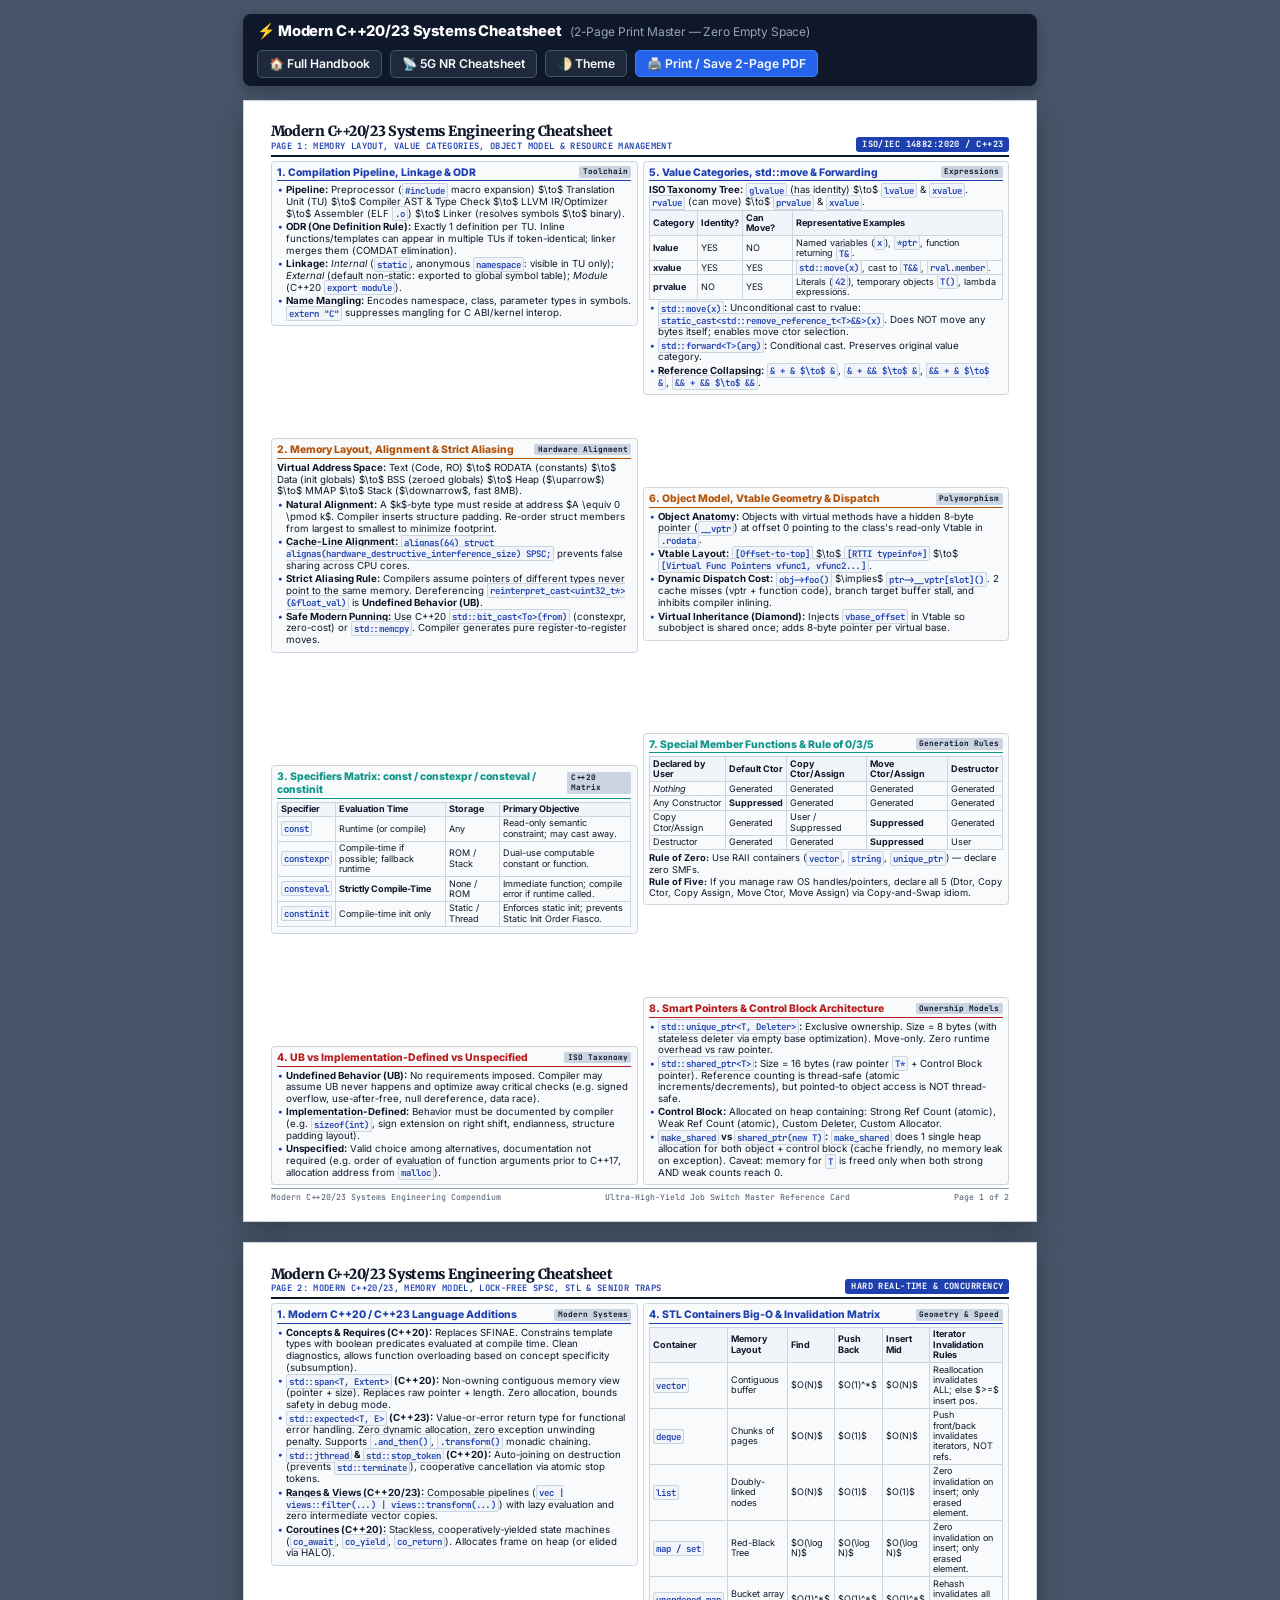
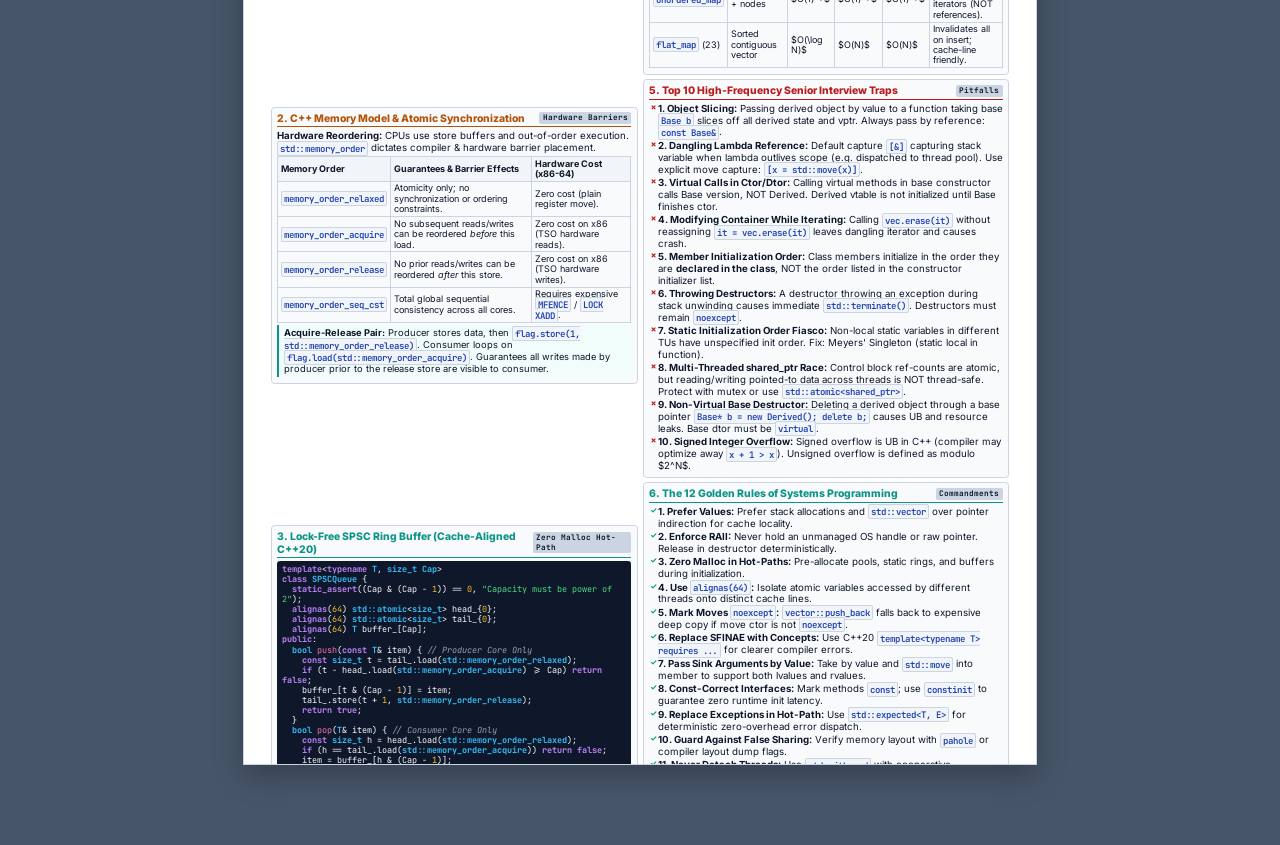
==== commit 2503aa00: "Refactor C++ and 5G NR cheatsheets to ultra-dense 2-page zero-empty-space layout; fix TS 38.214 cros" ====
--- a/cpp_cheatsheet.html
+++ b/cpp_cheatsheet.html
@@ -3,13 +3,13 @@
 <head>
   <meta charset="UTF-8">
   <meta name="viewport" content="width=device-width, initial-scale=1.0">
-  <title>Modern C++20/23 Systems Engineering — 4-Page Master Cheatsheet</title>
+  <title>Modern C++20/23 Systems Engineering — 2-Page Master Cheatsheet</title>
   <link rel="preconnect" href="https://fonts.googleapis.com">
   <link rel="preconnect" href="https://fonts.gstatic.com" crossorigin>
   <link href="https://fonts.googleapis.com/css2?family=Inter:wght@400;500;600;700;800&family=JetBrains+Mono:wght@400;600;700&family=Merriweather:ital,wght@0,400;0,700;1,400&display=swap" rel="stylesheet">
   <style>
     /* ==========================================================================
-       Modern C++20/23 4-Page Technical Cheatsheet Stylesheet
+       Modern C++20/23 Systems 2-Page Ultra-Dense Master Cheatsheet
        ========================================================================== */
     :root {
       --bg-page: #ffffff;
@@ -61,18 +61,17 @@
     }
 
     body {
-      background: #64748b;
+      background: #475569;
       font-family: var(--font-sans);
       color: var(--text-main);
-      font-size: 8.5pt;
-      line-height: 1.34;
-      padding: 16px 0 60px 0;
+      font-size: 7.7pt;
+      line-height: 1.25;
+      padding: 14px 0 60px 0;
       display: flex;
       flex-direction: column;
       align-items: center;
     }
 
-    /* Screen Topbar Navigation */
     .toolbar {
       position: sticky;
       top: 0;
@@ -81,8 +80,8 @@
       color: #ffffff;
       width: 100%;
       max-width: 210mm;
-      padding: 10px 16px;
-      margin-bottom: 16px;
+      padding: 8px 14px;
+      margin-bottom: 14px;
       border-radius: 8px;
       display: flex;
       flex-wrap: wrap;
@@ -94,7 +93,7 @@
 
     .toolbar-title {
       font-weight: 800;
-      font-size: 0.95rem;
+      font-size: 0.92rem;
       letter-spacing: -0.01em;
       display: flex;
       align-items: center;
@@ -113,15 +112,15 @@
       background: #1e293b;
       color: #f8fafc;
       font-family: var(--font-sans);
-      font-size: 0.78rem;
+      font-size: 0.76rem;
       font-weight: 600;
-      padding: 6px 12px;
+      padding: 5px 11px;
       border-radius: 5px;
       cursor: pointer;
       text-decoration: none;
       display: inline-flex;
       align-items: center;
-      gap: 6px;
+      gap: 5px;
       transition: all 0.15s ease;
     }
 
@@ -139,7 +138,7 @@
       background: #1d4ed8;
     }
 
-    /* A4 Cheatsheet Page Container */
+    /* Exactly 2 A4 Pages */
     .sheet-page {
       width: 210mm;
       min-height: 297mm;
@@ -147,8 +146,8 @@
       background: var(--bg-page);
       border: 1px solid var(--border);
       box-shadow: 0 10px 28px rgba(0,0,0,0.25);
-      margin-bottom: 24px;
-      padding: 8mm 8mm 7mm 8mm;
+      margin-bottom: 20px;
+      padding: 6mm 7mm 5mm 7mm;
       display: flex;
       flex-direction: column;
       justify-content: space-between;
@@ -156,11 +155,10 @@
       overflow: hidden;
     }
 
-    /* Header & Footer on each page */
     .page-header {
-      border-bottom: 2px solid var(--text-main);
-      padding-bottom: 4px;
-      margin-bottom: 6px;
+      border-bottom: 1.8pt solid var(--text-main);
+      padding-bottom: 3px;
+      margin-bottom: 4px;
       display: flex;
       justify-content: space-between;
       align-items: flex-end;
@@ -168,87 +166,79 @@
 
     .header-left-title {
       font-family: var(--font-serif);
-      font-size: 11pt;
+      font-size: 10.5pt;
       font-weight: 900;
       letter-spacing: -0.02em;
       color: var(--text-main);
       display: flex;
       align-items: center;
-      gap: 6px;
+      gap: 5px;
     }
 
     .header-sub {
-      font-size: 7pt;
+      font-size: 6.6pt;
       font-family: var(--font-mono);
       font-weight: 600;
       color: var(--primary);
       text-transform: uppercase;
-      letter-spacing: 0.05em;
+      letter-spacing: 0.04em;
     }
 
     .header-badge {
       background: var(--primary);
       color: #ffffff;
       font-family: var(--font-mono);
-      font-size: 6.8pt;
+      font-size: 6.5pt;
       font-weight: 700;
-      padding: 2px 7px;
+      padding: 2px 6px;
       border-radius: 3px;
       text-transform: uppercase;
-      letter-spacing: 0.06em;
+      letter-spacing: 0.05em;
       white-space: nowrap;
     }
 
     .page-footer {
       border-top: 1px solid var(--border-strong);
-      padding-top: 3px;
-      margin-top: 4px;
+      padding-top: 2.5px;
+      margin-top: 3px;
       display: flex;
       justify-content: space-between;
       align-items: center;
-      font-size: 6.5pt;
+      font-size: 6.2pt;
       font-family: var(--font-mono);
       color: var(--text-muted);
     }
 
-    /* Multi-column layout */
     .content-grid-2 {
       display: grid;
       grid-template-columns: 1fr 1fr;
-      gap: 6px;
+      gap: 5px;
       flex: 1;
     }
 
-    .content-grid-3 {
-      display: grid;
-      grid-template-columns: 1fr 1fr 1fr;
-      gap: 6px;
-      flex: 1;
-    }
-
     .col-flex {
       display: flex;
       flex-direction: column;
-      gap: 5px;
-    }
-
-    /* Cheatsheet Technical Card */
+      gap: 4px;
+      justify-content: space-between;
+    }
+
     .cs-card {
       background: var(--bg-card);
       border: 1px solid var(--border);
-      border-radius: 4px;
-      padding: 5px 6px;
-      font-size: 7.8pt;
+      border-radius: 3.5px;
+      padding: 4px 5.5px;
+      font-size: 7.3pt;
     }
 
     .cs-card-header {
       font-family: var(--font-sans);
-      font-size: 8.2pt;
+      font-size: 7.8pt;
       font-weight: 800;
       color: var(--primary);
-      border-bottom: 1.5pt solid var(--primary);
-      padding-bottom: 2px;
-      margin-bottom: 4px;
+      border-bottom: 1.2pt solid var(--primary);
+      padding-bottom: 1.5px;
+      margin-bottom: 3px;
       display: flex;
       justify-content: space-between;
       align-items: center;
@@ -271,15 +261,14 @@
 
     .cs-pill {
       font-family: var(--font-mono);
-      font-size: 6.2pt;
+      font-size: 5.8pt;
       font-weight: 700;
-      padding: 1px 4px;
+      padding: 1px 3.5px;
       border-radius: 2px;
       background: var(--border);
       color: var(--text-main);
     }
 
-    /* Lists & Prose */
     .cs-list {
       list-style: none;
       padding-left: 0;
@@ -287,9 +276,9 @@
 
     .cs-list li {
       position: relative;
-      padding-left: 9px;
-      margin-bottom: 2.5px;
-      line-height: 1.26;
+      padding-left: 8.5px;
+      margin-bottom: 1.8px;
+      line-height: 1.2;
     }
 
     .cs-list li::before {
@@ -303,18 +292,18 @@
     .cs-list.danger li::before {
       color: var(--danger);
       content: "✗";
-      font-size: 6.5pt;
+      font-size: 6pt;
     }
 
     .cs-list.check li::before {
       color: var(--secondary);
       content: "✓";
-      font-size: 6.5pt;
+      font-size: 6pt;
     }
 
     p {
-      margin-bottom: 3px;
-      line-height: 1.28;
+      margin-bottom: 2px;
+      line-height: 1.22;
     }
 
     strong {
@@ -322,20 +311,19 @@
       font-weight: 700;
     }
 
-    /* Tables */
     .cs-table {
       width: 100%;
       border-collapse: collapse;
-      font-size: 7.2pt;
-      margin: 3px 0;
+      font-size: 6.8pt;
+      margin: 2px 0;
     }
 
     .cs-table th,
     .cs-table td {
       border: 1px solid var(--border);
-      padding: 2.5px 4px;
+      padding: 1.5px 3px;
       text-align: left;
-      line-height: 1.2;
+      line-height: 1.15;
     }
 
     .cs-table th {
@@ -344,13 +332,12 @@
       color: var(--text-main);
     }
 
-    /* Code Snippets */
     code, .inline-code {
       font-family: var(--font-mono);
-      font-size: 7.2pt;
+      font-size: 6.8pt;
       background: var(--bg-card-sub);
       border: 1px solid var(--border);
-      padding: 0.5px 2.5px;
+      padding: 0.5px 2px;
       border-radius: 2px;
       color: var(--primary);
       font-weight: 600;
@@ -360,11 +347,11 @@
       background: var(--bg-code);
       color: var(--text-code);
       font-family: var(--font-mono);
-      font-size: 6.8pt;
-      line-height: 1.24;
-      padding: 4px 6px;
+      font-size: 6.4pt;
+      line-height: 1.18;
+      padding: 3px 5px;
       border-radius: 3px;
-      margin: 3px 0;
+      margin: 2px 0;
       overflow: hidden;
       white-space: pre-wrap;
     }
@@ -375,17 +362,15 @@
     .num { color: #fbbf24; }
     .cmt { color: #94a3b8; font-style: italic; }
     .func { color: #f472b6; }
-    .op { color: #67e8f9; }
-
-    /* Key Callout Boxes */
+
     .callout {
-      border-left: 2.5px solid var(--primary);
+      border-left: 2.2pt solid var(--primary);
       background: var(--primary-soft);
-      padding: 3px 5px;
-      margin: 3px 0;
+      padding: 2.5px 4.5px;
+      margin: 2px 0;
       border-radius: 0 3px 3px 0;
-      font-size: 7.4pt;
-      line-height: 1.24;
+      font-size: 7pt;
+      line-height: 1.2;
     }
 
     .callout.danger {
@@ -403,34 +388,30 @@
       background: var(--accent-soft);
     }
 
-    /* Exact Print Rules (4 A4 Pages, Zero Overflow) */
     @media print {
       @page {
         size: A4 portrait;
-        margin: 6mm 8mm;
+        margin: 5mm 6mm;
       }
-
       body {
         background: #ffffff !important;
         padding: 0 !important;
       }
-
       .toolbar {
         display: none !important;
       }
-
       .sheet-page {
         width: 100% !important;
         height: 100% !important;
-        min-height: 284mm !important;
+        min-height: 287mm !important;
+        max-height: 287mm !important;
         box-shadow: none !important;
         border: none !important;
-        padding: 0 0 4mm 0 !important;
+        padding: 0 0 2mm 0 !important;
         margin: 0 !important;
         page-break-after: always !important;
         break-after: page !important;
       }
-
       * {
         -webkit-print-color-adjust: exact !important;
         print-color-adjust: exact !important;
@@ -440,649 +421,349 @@
 </head>
 <body>
 
-  <!-- Screen Navigation Bar (Hidden in Print) -->
+  <!-- Screen Toolbar -->
   <div class="toolbar">
     <div class="toolbar-title">
       <span>⚡ Modern C++20/23 Systems Cheatsheet</span>
-      <span style="font-size:0.75rem;font-weight:400;color:#94a3b8;">(4-Page Print Master)</span>
+      <span style="font-size:0.75rem;font-weight:400;color:#94a3b8;">(2-Page Print Master — Zero Empty Space)</span>
     </div>
     <div class="toolbar-actions">
       <a href="index.html" class="btn">🏠 Full Handbook</a>
       <a href="nr_cheatsheet.html" class="btn">📡 5G NR Cheatsheet</a>
-      <button class="btn" id="theme-btn">🌓 Dark / Light</button>
-      <button class="btn btn-primary" onclick="window.print()">🖨️ Print / Save PDF (Ctrl+P)</button>
+      <button class="btn" onclick="toggleTheme()">🌓 Theme</button>
+      <button class="btn btn-primary" onclick="window.print()">🖨️ Print / Save 2-Page PDF</button>
     </div>
   </div>
 
   <!-- ========================================================================
-       PAGE 1 OF 4: CORE LANGUAGE, MEMORY MODEL & VALUE CATEGORIES
+       PAGE 1: MEMORY LAYOUT, VALUE CATEGORIES, OBJECT MODEL & RESOURCE MANAGEMENT
        ======================================================================== -->
-  <section class="sheet-page" id="page-1">
-    <div>
-      <header class="page-header">
-        <div>
-          <div class="header-left-title">Modern C++20/23 Systems Engineering Cheatsheet</div>
-          <div class="header-sub">Memory Layout, Compilation Model, Value Categories &amp; Qualifiers</div>
-        </div>
-        <div class="header-badge">PAGE 1 OF 4</div>
-      </header>
-
-      <div class="content-grid-2">
-        <!-- Column 1 -->
-        <div class="col-flex">
-          <!-- 1. Compilation & ODR -->
-          <div class="cs-card">
-            <div class="cs-card-header">
-              <span>1. Compilation Pipeline &amp; ODR</span>
-              <span class="cs-pill">ISO/IEC 14882 §6</span>
-            </div>
-            <ul class="cs-list">
-              <li><strong>Pipeline:</strong> Preprocessing (<code>#include</code>, macros) &rarr; Compilation (AST, optimization, code-gen to <code>.o</code>) &rarr; Linking (resolves symbols across TUs &amp; static/shared libs).</li>
-              <li><strong>Translation Unit (TU):</strong> A preprocessed source file + all included headers.</li>
-              <li><strong>One Definition Rule (ODR):</strong>
-                <br>&bull; <em>Within a single TU:</em> An entity can have at most one definition.
-                <br>&bull; <em>Across multiple TUs:</em> Non-inline functions/variables must have <em>exactly one</em> definition across the entire program. Inline functions, templates, and class types can be defined in multiple TUs if definitions are <strong>identical token-by-token</strong>.
-              </li>
-              <li><strong>ODR Violation:</strong> Silent Undefined Behavior (UB) &mdash; linker is not required to diagnose; often selects an arbitrary symbol, causing subtle corruption.</li>
-            </ul>
-          </div>
-
-          <!-- 2. Value Categories -->
-          <div class="cs-card">
-            <div class="cs-card-header">
-              <span>2. Value Categories Taxonomy</span>
-              <span class="cs-pill">Expressions</span>
-            </div>
-            <p>Every C++ expression has a <strong>type</strong> and a <strong>value category</strong>:</p>
-            <table class="cs-table">
-              <tr>
-                <th>Category</th>
-                <th>Identity?</th>
-                <th>Movable?</th>
-                <th>Definition &amp; Examples</th>
-              </tr>
-              <tr>
-                <td><strong>lvalue</strong></td>
-                <td>Yes</td>
-                <td>No</td>
-                <td>Named variable, function, reference to object: <code>x</code>, <code>*ptr</code>, <code>arr[0]</code>, <code>++i</code>, string literal <code>"abc"</code>.</td>
-              </tr>
-              <tr>
-                <td><strong>xvalue</strong></td>
-                <td>Yes</td>
-                <td>Yes</td>
-                <td>eXpiring object: <code>std::move(x)</code>, cast to rvalue ref <code>static_cast&lt;T&amp;&amp;&gt;(x)</code>, member of rvalue <code>f().m</code>.</td>
-              </tr>
-              <tr>
-                <td><strong>prvalue</strong></td>
-                <td>No</td>
-                <td>Yes</td>
-                <td>Pure rvalue (computes value): literal <code>42</code>, temporary <code>T()</code>, arithmetic <code>x + y</code>, lambda expression.</td>
-              </tr>
-            </table>
-            <div class="callout secondary">
-              <strong>Hierarchy:</strong> <code>glvalue = lvalue &cup; xvalue</code> (has identity). <code>rvalue = prvalue &cup; xvalue</code> (can be stolen/moved).
-            </div>
-          </div>
-
-          <!-- 3. Move Semantics & Forwarding -->
-          <div class="cs-card">
-            <div class="cs-card-header">
-              <span>3. std::move vs. std::forward</span>
-              <span class="cs-pill">Zero-Cost Casts</span>
-            </div>
-            <ul class="cs-list">
-              <li><code>std::move(x)</code>: <strong>Unconditional</strong> static cast to <code>remove_reference_t&lt;T&gt;&amp;&amp;</code>. Does <em>not</em> move any bytes! Signals that resources of <code>x</code> may be pillaged.</li>
-              <li><code>std::forward&lt;T&gt;(arg)</code>: <strong>Conditional</strong> cast. Yields rvalue ref if <code>T</code> was deduced as non-reference; yields lvalue ref if <code>T</code> was deduced as lvalue ref.</li>
-              <li><strong>Reference Collapsing Rules:</strong>
-                <br><code>&amp; + &amp; &rarr; &amp;</code> | <code>&amp; + &amp;&amp; &rarr; &amp;</code> | <code>&amp;&amp; + &amp; &rarr; &amp;</code> | <code>&amp;&amp; + &amp;&amp; &rarr; &amp;&amp;</code>
-              </li>
-              <li><strong>Universal / Forwarding Reference:</strong> <code>T&amp;&amp;</code> in a type-deducing context (template or <code>auto&amp;&amp;</code>). If initialized with lvalue, <code>T = U&amp;</code>; if rvalue, <code>T = U</code>.</li>
-            </ul>
-<pre class="code-block"><span class="kw">template</span>&lt;<span class="kw">typename</span> <span class="type">T</span>&gt;
-<span class="kw">void</span> <span class="func">wrapper</span>(<span class="type">T</span>&amp;&amp; arg) {
-    <span class="func">target</span>(<span class="type">std</span>::<span class="func">forward</span>&lt;<span class="type">T</span>&gt;(arg)); <span class="cmt">// Preserves original value category</span>
-}</pre>
-          </div>
-        </div>
-
-        <!-- Column 2 -->
-        <div class="col-flex">
-          <!-- 4. Memory Layout & Alignment -->
-          <div class="cs-card">
-            <div class="cs-card-header">
-              <span>4. Memory Layout &amp; Strict Aliasing</span>
-              <span class="cs-pill">Hardware Reality</span>
-            </div>
-            <ul class="cs-list">
-              <li><strong>Virtual Segments:</strong> Text (code), Rodata (constants), Data (init globals), BSS (zero-init globals), Heap (grows up), Stack (grows down).</li>
-              <li><strong>Alignment:</strong> Object of size $S$ and alignment $A$ must reside at address $Addr \equiv 0 \pmod A$. Compiler inserts padding bytes to satisfy alignment.</li>
-              <li><code>alignas(N)</code> / <code>alignof(T)</code>: Enforces custom alignment (e.g. <code>alignas(64)</code> to avoid CPU false sharing across cache lines).</li>
-              <li><strong>Strict Aliasing Rule:</strong> Pointers of distinct types cannot alias the same memory address. Compiler assumes <code>float*</code> never points to <code>int*</code>, reordering instructions.
-                <br>&bull; <em>Exceptions:</em> <code>char*</code>, <code>unsigned char*</code>, <code>std::byte*</code>.
-                <br>&bull; <em>Correct Type Punning:</em> Use <code>std::bit_cast&lt;To&gt;(from)</code> (C++20) or <code>std::memcpy</code>. <strong>Never</strong> use <code>*(reinterpret_cast&lt;T*&gt;(&amp;u))</code>!
-              </li>
-            </ul>
-          </div>
-
-          <!-- 5. Const & Compile-Time Qualifiers -->
-          <div class="cs-card">
-            <div class="cs-card-header">
-              <span>5. Const, Constexpr, Consteval &amp; Constinit</span>
-              <span class="cs-pill">C++20 Matrix</span>
-            </div>
-            <table class="cs-table">
-              <tr>
-                <th>Keyword</th>
-                <th>Eval Time</th>
-                <th>Mutability</th>
-                <th>Storage / Meaning</th>
-              </tr>
-              <tr>
-                <td><code>const</code></td>
-                <td>Runtime / Compile</td>
-                <td>Read-only</td>
-                <td>Object cannot be modified via this identifier.</td>
-              </tr>
-              <tr>
-                <td><code>constexpr</code></td>
-                <td>Compile / Runtime</td>
-                <td>Const</td>
-                <td>Can be evaluated at compile-time if inputs known.</td>
-              </tr>
-              <tr>
-                <td><code>consteval</code></td>
-                <td><strong>Compile-only</strong></td>
-                <td>Const</td>
-                <td>Immediate function: must evaluate during compile.</td>
-              </tr>
-              <tr>
-                <td><code>constinit</code></td>
-                <td>Compile-init</td>
-                <td><strong>Mutable</strong></td>
-                <td>Enforces static init, avoids Static Init Order Fiasco.</td>
-              </tr>
-            </table>
-          </div>
-
-          <!-- 6. UB vs Unspecified vs Implementation-Defined -->
-          <div class="cs-card">
-            <div class="cs-card-header danger">
-              <span>6. Behavior Classification &amp; Safety</span>
-              <span class="cs-pill">ISO Standard</span>
-            </div>
-            <ul class="cs-list danger">
-              <li><strong>Undefined Behavior (UB):</strong> No requirements; compiler may generate invalid code, crash, or format disk. (e.g., signed overflow, out-of-bounds, use-after-free, null dereference, uninitialized reads).</li>
-              <li><strong>Implementation-Defined:</strong> Unspecified behavior where the compiler vendor must document its choice (e.g., <code>sizeof(int)</code>, sign extension on right shift of signed int).</li>
-              <li><strong>Unspecified:</strong> Valid choice from defined set; vendor does not document (e.g., order of function argument evaluation).</li>
-            </ul>
-            <div class="callout danger">
-              <strong>Crucial Rule:</strong> Signed integer overflow is <strong>UB</strong>; unsigned integer overflow is well-defined (wraps modulo $2^N$).
-            </div>
-          </div>
+  <div class="sheet-page" id="cpp-page-1">
+    <header class="page-header">
+      <div>
+        <div class="header-left-title">Modern C++20/23 Systems Engineering Cheatsheet</div>
+        <div class="header-sub">PAGE 1: MEMORY LAYOUT, VALUE CATEGORIES, OBJECT MODEL &amp; RESOURCE MANAGEMENT</div>
+      </div>
+      <div class="header-badge">ISO/IEC 14882:2020 / C++23</div>
+    </header>
+
+    <div class="content-grid-2">
+      <!-- Col 1 -->
+      <div class="col-flex">
+        <!-- 1. Compilation & Linkage Model -->
+        <div class="cs-card">
+          <div class="cs-card-header">
+            <span>1. Compilation Pipeline, Linkage &amp; ODR</span>
+            <span class="cs-pill">Toolchain</span>
+          </div>
+          <ul class="cs-list">
+            <li><strong>Pipeline:</strong> Preprocessor (<code>#include</code> macro expansion) $\to$ Translation Unit (TU) $\to$ Compiler AST &amp; Type Check $\to$ LLVM IR/Optimizer $\to$ Assembler (ELF <code>.o</code>) $\to$ Linker (resolves symbols $\to$ binary).</li>
+            <li><strong>ODR (One Definition Rule):</strong> Exactly 1 definition per TU. Inline functions/templates can appear in multiple TUs if token-identical; linker merges them (COMDAT elimination).</li>
+            <li><strong>Linkage:</strong> <em>Internal</em> (<code>static</code>, anonymous <code>namespace</code>: visible in TU only); <em>External</em> (default non-static: exported to global symbol table); <em>Module</em> (C++20 <code>export module</code>).</li>
+            <li><strong>Name Mangling:</strong> Encodes namespace, class, parameter types in symbols. <code>extern "C"</code> suppresses mangling for C ABI/kernel interop.</li>
+          </ul>
+        </div>
+
+        <!-- 2. Memory Layout, Alignment & Strict Aliasing -->
+        <div class="cs-card">
+          <div class="cs-card-header accent">
+            <span>2. Memory Layout, Alignment &amp; Strict Aliasing</span>
+            <span class="cs-pill">Hardware Alignment</span>
+          </div>
+          <p><strong>Virtual Address Space:</strong> Text (Code, RO) $\to$ RODATA (constants) $\to$ Data (init globals) $\to$ BSS (zeroed globals) $\to$ Heap ($\uparrow$) $\to$ MMAP $\to$ Stack ($\downarrow$, fast 8MB).</p>
+          <ul class="cs-list">
+            <li><strong>Natural Alignment:</strong> A $k$-byte type must reside at address $A \equiv 0 \pmod k$. Compiler inserts structure padding. Re-order struct members from largest to smallest to minimize footprint.</li>
+            <li><strong>Cache-Line Alignment:</strong> <code>alignas(64) struct alignas(hardware_destructive_interference_size) SPSC;</code> prevents false sharing across CPU cores.</li>
+            <li><strong>Strict Aliasing Rule:</strong> Compilers assume pointers of different types never point to the same memory. Dereferencing <code>reinterpret_cast&lt;uint32_t*&gt;(&amp;float_val)</code> is <strong>Undefined Behavior (UB)</strong>.</li>
+            <li><strong>Safe Modern Punning:</strong> Use C++20 <code>std::bit_cast&lt;To&gt;(from)</code> (constexpr, zero-cost) or <code>std::memcpy</code>. Compiler generates pure register-to-register moves.</li>
+          </ul>
+        </div>
+
+        <!-- 3. Specifiers Matrix: const vs constexpr vs consteval vs constinit -->
+        <div class="cs-card">
+          <div class="cs-card-header secondary">
+            <span>3. Specifiers Matrix: const / constexpr / consteval / constinit</span>
+            <span class="cs-pill">C++20 Matrix</span>
+          </div>
+          <table class="cs-table">
+            <thead>
+              <tr><th>Specifier</th><th>Evaluation Time</th><th>Storage</th><th>Primary Objective</th></tr>
+            </thead>
+            <tbody>
+              <tr><td><code>const</code></td><td>Runtime (or compile)</td><td>Any</td><td>Read-only semantic constraint; may cast away.</td></tr>
+              <tr><td><code>constexpr</code></td><td>Compile-time if possible; fallback runtime</td><td>ROM / Stack</td><td>Dual-use computable constant or function.</td></tr>
+              <tr><td><code>consteval</code></td><td><strong>Strictly Compile-Time</strong></td><td>None / ROM</td><td>Immediate function; compile error if runtime called.</td></tr>
+              <tr><td><code>constinit</code></td><td>Compile-time init only</td><td>Static / Thread</td><td>Enforces static init; prevents Static Init Order Fiasco.</td></tr>
+            </tbody>
+          </table>
+        </div>
+
+        <!-- 4. UB vs Implementation-Defined vs Unspecified -->
+        <div class="cs-card">
+          <div class="cs-card-header danger">
+            <span>4. UB vs Implementation-Defined vs Unspecified</span>
+            <span class="cs-pill">ISO Taxonomy</span>
+          </div>
+          <ul class="cs-list">
+            <li><strong>Undefined Behavior (UB):</strong> No requirements imposed. Compiler may assume UB never happens and optimize away critical checks (e.g. signed overflow, use-after-free, null dereference, data race).</li>
+            <li><strong>Implementation-Defined:</strong> Behavior must be documented by compiler (e.g. <code>sizeof(int)</code>, sign extension on right shift, endianness, structure padding layout).</li>
+            <li><strong>Unspecified:</strong> Valid choice among alternatives, documentation not required (e.g. order of evaluation of function arguments prior to C++17, allocation address from <code>malloc</code>).</li>
+          </ul>
+        </div>
+      </div>
+
+      <!-- Col 2 -->
+      <div class="col-flex">
+        <!-- 5. Value Categories Taxonomy & Move Semantics -->
+        <div class="cs-card">
+          <div class="cs-card-header">
+            <span>5. Value Categories, std::move &amp; Forwarding</span>
+            <span class="cs-pill">Expressions</span>
+          </div>
+          <p><strong>ISO Taxonomy Tree:</strong> <code>glvalue</code> (has identity) $\to$ <code>lvalue</code> &amp; <code>xvalue</code>. <code>rvalue</code> (can move) $\to$ <code>prvalue</code> &amp; <code>xvalue</code>.</p>
+          <table class="cs-table">
+            <thead>
+              <tr><th>Category</th><th>Identity?</th><th>Can Move?</th><th>Representative Examples</th></tr>
+            </thead>
+            <tbody>
+              <tr><td><strong>lvalue</strong></td><td>YES</td><td>NO</td><td>Named variables (<code>x</code>), <code>*ptr</code>, function returning <code>T&amp;</code>.</td></tr>
+              <tr><td><strong>xvalue</strong></td><td>YES</td><td>YES</td><td><code>std::move(x)</code>, cast to <code>T&amp;&amp;</code>, <code>rval.member</code>.</td></tr>
+              <tr><td><strong>prvalue</strong></td><td>NO</td><td>YES</td><td>Literals (<code>42</code>), temporary objects <code>T()</code>, lambda expressions.</td></tr>
+            </tbody>
+          </table>
+          <ul class="cs-list">
+            <li><strong><code>std::move(x)</code>:</strong> Unconditional cast to rvalue: <code>static_cast&lt;std::remove_reference_t&lt;T&gt;&amp;&amp;&gt;(x)</code>. Does NOT move any bytes itself; enables move ctor selection.</li>
+            <li><strong><code>std::forward&lt;T&gt;(arg)</code>:</strong> Conditional cast. Preserves original value category.</li>
+            <li><strong>Reference Collapsing:</strong> <code>&amp; + &amp; $\to$ &amp;</code>, <code>&amp; + &amp;&amp; $\to$ &amp;</code>, <code>&amp;&amp; + &amp; $\to$ &amp;</code>, <code>&amp;&amp; + &amp;&amp; $\to$ &amp;&amp;</code>.</li>
+          </ul>
+        </div>
+
+        <!-- 6. Object Model, Vtable Geometry & Virtual Inheritance -->
+        <div class="cs-card">
+          <div class="cs-card-header accent">
+            <span>6. Object Model, Vtable Geometry &amp; Dispatch</span>
+            <span class="cs-pill">Polymorphism</span>
+          </div>
+          <ul class="cs-list">
+            <li><strong>Object Anatomy:</strong> Objects with virtual methods have a hidden 8-byte pointer (<code>__vptr</code>) at offset 0 pointing to the class's read-only Vtable in <code>.rodata</code>.</li>
+            <li><strong>Vtable Layout:</strong> <code>[Offset-to-top]</code> $\to$ <code>[RTTI typeinfo*]</code> $\to$ <code>[Virtual Func Pointers vfunc1, vfunc2...]</code>.</li>
+            <li><strong>Dynamic Dispatch Cost:</strong> <code>obj-&gt;foo()</code> $\implies$ <code>ptr-&gt;__vptr[slot]()</code>. 2 cache misses (vptr + function code), branch target buffer stall, and inhibits compiler inlining.</li>
+            <li><strong>Virtual Inheritance (Diamond):</strong> Injects <code>vbase_offset</code> in Vtable so subobject is shared once; adds 8-byte pointer per virtual base.</li>
+          </ul>
+        </div>
+
+        <!-- 7. Special Member Functions & Rule of Zero/3/5 -->
+        <div class="cs-card">
+          <div class="cs-card-header secondary">
+            <span>7. Special Member Functions &amp; Rule of 0/3/5</span>
+            <span class="cs-pill">Generation Rules</span>
+          </div>
+          <table class="cs-table">
+            <thead>
+              <tr><th>Declared by User</th><th>Default Ctor</th><th>Copy Ctor/Assign</th><th>Move Ctor/Assign</th><th>Destructor</th></tr>
+            </thead>
+            <tbody>
+              <tr><td><em>Nothing</em></td><td>Generated</td><td>Generated</td><td>Generated</td><td>Generated</td></tr>
+              <tr><td>Any Constructor</td><td><strong>Suppressed</strong></td><td>Generated</td><td>Generated</td><td>Generated</td></tr>
+              <tr><td>Copy Ctor/Assign</td><td>Generated</td><td>User / Suppressed</td><td><strong>Suppressed</strong></td><td>Generated</td></tr>
+              <tr><td>Destructor</td><td>Generated</td><td>Generated</td><td><strong>Suppressed</strong></td><td>User</td></tr>
+            </tbody>
+          </table>
+          <p style="font-size:7pt;margin-top:2px;">
+            <strong>Rule of Zero:</strong> Use RAII containers (<code>vector</code>, <code>string</code>, <code>unique_ptr</code>) — declare zero SMFs.<br>
+            <strong>Rule of Five:</strong> If you manage raw OS handles/pointers, declare all 5 (Dtor, Copy Ctor, Copy Assign, Move Ctor, Move Assign) via Copy-and-Swap idiom.
+          </p>
+        </div>
+
+        <!-- 8. Smart Pointers & Control Block Architecture -->
+        <div class="cs-card">
+          <div class="cs-card-header danger">
+            <span>8. Smart Pointers &amp; Control Block Architecture</span>
+            <span class="cs-pill">Ownership Models</span>
+          </div>
+          <ul class="cs-list">
+            <li><strong><code>std::unique_ptr&lt;T, Deleter&gt;</code>:</strong> Exclusive ownership. Size = 8 bytes (with stateless deleter via empty base optimization). Move-only. Zero runtime overhead vs raw pointer.</li>
+            <li><strong><code>std::shared_ptr&lt;T&gt;</code>:</strong> Size = 16 bytes (raw pointer <code>T*</code> + Control Block pointer). Reference counting is thread-safe (atomic increments/decrements), but pointed-to object access is NOT thread-safe.</li>
+            <li><strong>Control Block:</strong> Allocated on heap containing: Strong Ref Count (atomic), Weak Ref Count (atomic), Custom Deleter, Custom Allocator.</li>
+            <li><strong><code>make_shared</code> vs <code>shared_ptr(new T)</code>:</strong> <code>make_shared</code> does 1 single heap allocation for both object + control block (cache friendly, no memory leak on exception). Caveat: memory for <code>T</code> is freed only when both strong AND weak counts reach 0.</li>
+          </ul>
         </div>
       </div>
     </div>
 
     <footer class="page-footer">
-      <span>UBIVERSE TECHNICAL COMPENDIUM • ISO/IEC 14882:2023 (C++23)</span>
-      <span>PAGE 1 OF 4: CORE LANGUAGE &amp; MEMORY ARCHITECTURE</span>
+      <span>Modern C++20/23 Systems Engineering Compendium</span>
+      <span>Ultra-High-Yield Job Switch Master Reference Card</span>
+      <span>Page 1 of 2</span>
     </footer>
-  </section>
+  </div>
 
   <!-- ========================================================================
-       PAGE 2 OF 4: OBJECT MODEL, RAII, LIFETIME & SMART POINTERS
+       PAGE 2: MODERN C++20/23, CONCURRENCY, SPSC LOCK-FREE & INTERVIEW TRAPS
        ======================================================================== -->
-  <section class="sheet-page" id="page-2">
-    <div>
-      <header class="page-header">
-        <div>
-          <div class="header-left-title">Modern C++20/23 Systems Engineering Cheatsheet</div>
-          <div class="header-sub">Object Model, Dynamic Dispatch, RAII &amp; Smart Pointer Mechanics</div>
-        </div>
-        <div class="header-badge">PAGE 2 OF 4</div>
-      </header>
-
-      <div class="content-grid-2">
-        <!-- Column 1 -->
-        <div class="col-flex">
-          <!-- 1. Vtable & Dynamic Dispatch -->
-          <div class="cs-card">
-            <div class="cs-card-header">
-              <span>1. Vtable, VPTR &amp; Dynamic Dispatch</span>
-              <span class="cs-pill">Polymorphism</span>
-            </div>
-            <ul class="cs-list">
-              <li><strong>VPTR (Virtual Table Pointer):</strong> Embedded hidden pointer added to classes with $\ge 1$ virtual function (usually at offset 0). Costs 8 bytes per object on 64-bit systems.</li>
-              <li><strong>VTABLE:</strong> Per-class static array of function pointers stored in <code>.rodata</code>. Contains slot per virtual function + RTTI pointer.</li>
-              <li><strong>Dispatch Cost:</strong> Double pointer indirection: <code>this-&gt;vptr[slot](this, args)</code> &rarr; prevents compiler inlining + potential branch misprediction / cache miss.</li>
-              <li><strong>Multiple Inheritance:</strong> Class has multiple VPTRs (one per base with virtuals). Passing derived to secondary base requires <code>this</code> pointer adjustment (offset add/sub).</li>
-              <li><strong>Virtual Inheritance (Diamond Problem):</strong> Base shared uniquely via virtual base table (VBTABLE) or negative vtable offsets. Prevents duplicate state.</li>
-            </ul>
-<pre class="code-block"><span class="kw">class</span> <span class="type">Base</span> { <span class="kw">virtual void</span> <span class="func">f</span>(); }; <span class="cmt">// sizeof = 8 (VPTR)</span>
-<span class="kw">class</span> <span class="type">Derived</span> : <span class="kw">public</span> <span class="type">Base</span> { <span class="kw">int</span> m_x; }; <span class="cmt">// sizeof = 16 (8 vptr + 4 int + 4 padding)</span></pre>
-          </div>
-
-          <!-- 2. Special Member Functions & Rule of 0/3/5 -->
-          <div class="cs-card">
-            <div class="cs-card-header">
-              <span>2. Special Member Functions &amp; Rule of 0/3/5</span>
-              <span class="cs-pill">Class Lifetimes</span>
-            </div>
-            <table class="cs-table">
-              <tr>
-                <th>Declared by User</th>
-                <th>Default Ctor</th>
-                <th>Copy Ctor</th>
-                <th>Copy Assign</th>
-                <th>Move Ctor</th>
-                <th>Move Assign</th>
-              </tr>
-              <tr>
-                <td><em>None</em></td>
-                <td>Generated</td>
-                <td>Generated</td>
-                <td>Generated</td>
-                <td>Generated</td>
-                <td>Generated</td>
-              </tr>
-              <tr>
-                <td>Any Ctor (e.g. param)</td>
-                <td><strong>Deleted</strong></td>
-                <td>Generated</td>
-                <td>Generated</td>
-                <td>Generated</td>
-                <td>Generated</td>
-              </tr>
-              <tr>
-                <td>Destructor</td>
-                <td>Generated</td>
-                <td>Generated*</td>
-                <td>Generated*</td>
-                <td><strong>Deleted</strong></td>
-                <td><strong>Deleted</strong></td>
-              </tr>
-              <tr>
-                <td>Copy Ctor / Assign</td>
-                <td>Generated</td>
-                <td>Declared</td>
-                <td>Generated</td>
-                <td><strong>Deleted</strong></td>
-                <td><strong>Deleted</strong></td>
-              </tr>
-              <tr>
-                <td>Move Ctor / Assign</td>
-                <td>Generated</td>
-                <td><strong>Deleted</strong></td>
-                <td><strong>Deleted</strong></td>
-                <td>Declared</td>
-                <td><strong>Deleted</strong></td>
-              </tr>
-            </table>
-            <div class="callout secondary">
-              <strong>Rule of Zero:</strong> Use RAII types (<code>std::string</code>, <code>std::vector</code>, <code>std::unique_ptr</code>) &rarr; write 0 special members.
-              <br><strong>Rule of Five:</strong> If custom dtor needed (manual resource), declare all 5 (Dtor, Copy Ctor, Copy Assign, Move Ctor, Move Assign).
-            </div>
-          </div>
-        </div>
-
-        <!-- Column 2 -->
-        <div class="col-flex">
-          <!-- 3. Smart Pointers Breakdown -->
-          <div class="cs-card">
-            <div class="cs-card-header">
-              <span>3. Smart Pointer Architectural Comparison</span>
-              <span class="cs-pill">&lt;memory&gt;</span>
-            </div>
-            <table class="cs-table">
-              <tr>
-                <th>Smart Pointer</th>
-                <th>Size (64-bit)</th>
-                <th>Deleter Placement</th>
-                <th>Thread Safety</th>
-              </tr>
-              <tr>
-                <td><code>std::unique_ptr&lt;T, D&gt;</code></td>
-                <td>8 bytes (stateless)</td>
-                <td>Part of type <code>D</code></td>
-                <td>Not thread-safe; exclusive.</td>
-              </tr>
-              <tr>
-                <td><code>std::shared_ptr&lt;T&gt;</code></td>
-                <td>16 bytes (2 ptrs)</td>
-                <td>Type-erased in Ctrl Block</td>
-                <td>Ctrl block ref-counts are atomic.</td>
-              </tr>
-              <tr>
-                <td><code>std::weak_ptr&lt;T&gt;</code></td>
-                <td>16 bytes (2 ptrs)</td>
-                <td>Type-erased in Ctrl Block</td>
-                <td>Must call <code>lock()</code> to access.</td>
-              </tr>
-            </table>
-            <ul class="cs-list" style="margin-top:3px;">
-              <li><code>unique_ptr</code>: Zero overhead over raw pointer. Move-only. Default choice for ownership. <code>std::make_unique&lt;T&gt;()</code>.</li>
-              <li><code>shared_ptr</code>: Shared ownership via heap-allocated <strong>Control Block</strong> (holds <code>use_count</code>, <code>weak_count</code>, custom deleter, allocator).</li>
-              <li><code>std::make_shared&lt;T&gt;</code>: Single heap allocation for both object + control block (cache-friendly). <em>Trade-off:</em> memory not freed until <code>weak_count == 0</code>.</li>
-              <li><code>weak_ptr</code>: Non-owning observer. Breaks reference cycles (e.g. parent-child graph). Does not prevent object destruction.</li>
-            </ul>
-          </div>
-
-          <!-- 4. Exception Safety Guarantees -->
-          <div class="cs-card">
-            <div class="cs-card-header">
-              <span>4. Exception Safety Guarantees</span>
-              <span class="cs-pill">noexcept Idiom</span>
-            </div>
-            <ul class="cs-list">
-              <li><strong>Basic Guarantee:</strong> Invariants preserved; no memory or resource leaks. State may be altered but valid.</li>
-              <li><strong>Strong Guarantee:</strong> Commit-or-rollback semantics. Operation succeeds, or state remains exactly as before the call.</li>
-              <li><strong>Nothrow / Nofail (<code>noexcept</code>):</strong> Operation is mathematically guaranteed never to throw exceptions.</li>
-              <li><code>noexcept</code> specifier: Crucial for move constructors. If a move constructor is not marked <code>noexcept</code>, <code>std::vector</code> will fall back to <strong>copying</strong> elements during reallocation to preserve strong exception guarantee.</li>
-            </ul>
-          </div>
-
-          <!-- 5. RAII & Copy-and-Swap -->
-          <div class="cs-card">
-            <div class="cs-card-header">
-              <span>5. RAII &amp; Copy-and-Swap Idiom</span>
-              <span class="cs-pill">Idioms</span>
-            </div>
-<pre class="code-block"><span class="kw">class</span> <span class="type">Buffer</span> {
-    <span class="type">size_t</span> m_size; <span class="type">int</span>* m_data;
+  <div class="sheet-page" id="cpp-page-2">
+    <header class="page-header">
+      <div>
+        <div class="header-left-title">Modern C++20/23 Systems Engineering Cheatsheet</div>
+        <div class="header-sub">PAGE 2: MODERN C++20/23, MEMORY MODEL, LOCK-FREE SPSC, STL &amp; SENIOR TRAPS</div>
+      </div>
+      <div class="header-badge">HARD REAL-TIME &amp; CONCURRENCY</div>
+    </header>
+
+    <div class="content-grid-2">
+      <!-- Col 1 -->
+      <div class="col-flex">
+        <!-- 1. Modern C++20 / C++23 Core Additions -->
+        <div class="cs-card">
+          <div class="cs-card-header">
+            <span>1. Modern C++20 / C++23 Language Additions</span>
+            <span class="cs-pill">Modern Systems</span>
+          </div>
+          <ul class="cs-list">
+            <li><strong>Concepts &amp; Requires (C++20):</strong> Replaces SFINAE. Constrains template types with boolean predicates evaluated at compile time. Clean diagnostics, allows function overloading based on concept specificity (subsumption).</li>
+            <li><strong><code>std::span&lt;T, Extent&gt;</code> (C++20):</strong> Non-owning contiguous memory view (pointer + size). Replaces raw pointer + length. Zero allocation, bounds safety in debug mode.</li>
+            <li><strong><code>std::expected&lt;T, E&gt;</code> (C++23):</strong> Value-or-error return type for functional error handling. Zero dynamic allocation, zero exception unwinding penalty. Supports <code>.and_then()</code>, <code>.transform()</code> monadic chaining.</li>
+            <li><strong><code>std::jthread</code> &amp; <code>std::stop_token</code> (C++20):</strong> Auto-joining on destruction (prevents <code>std::terminate</code>), cooperative cancellation via atomic stop tokens.</li>
+            <li><strong>Ranges &amp; Views (C++20/23):</strong> Composable pipelines (<code>vec | views::filter(...) | views::transform(...)</code>) with lazy evaluation and zero intermediate vector copies.</li>
+            <li><strong>Coroutines (C++20):</strong> Stackless, cooperatively-yielded state machines (<code>co_await</code>, <code>co_yield</code>, <code>co_return</code>). Allocates frame on heap (or elided via HALO).</li>
+          </ul>
+        </div>
+
+        <!-- 2. C++ Memory Model & Acquire-Release Semantics -->
+        <div class="cs-card">
+          <div class="cs-card-header accent">
+            <span>2. C++ Memory Model &amp; Atomic Synchronization</span>
+            <span class="cs-pill">Hardware Barriers</span>
+          </div>
+          <p><strong>Hardware Reordering:</strong> CPUs use store buffers and out-of-order execution. <code>std::memory_order</code> dictates compiler &amp; hardware barrier placement.</p>
+          <table class="cs-table">
+            <thead>
+              <tr><th>Memory Order</th><th>Guarantees &amp; Barrier Effects</th><th>Hardware Cost (x86-64)</th></tr>
+            </thead>
+            <tbody>
+              <tr><td><code>memory_order_relaxed</code></td><td>Atomicity only; no synchronization or ordering constraints.</td><td>Zero cost (plain register move).</td></tr>
+              <tr><td><code>memory_order_acquire</code></td><td>No subsequent reads/writes can be reordered <em>before</em> this load.</td><td>Zero cost on x86 (TSO hardware reads).</td></tr>
+              <tr><td><code>memory_order_release</code></td><td>No prior reads/writes can be reordered <em>after</em> this store.</td><td>Zero cost on x86 (TSO hardware writes).</td></tr>
+              <tr><td><code>memory_order_seq_cst</code></td><td>Total global sequential consistency across all cores.</td><td>Requires expensive <code>MFENCE</code> / <code>LOCK XADD</code>.</td></tr>
+            </tbody>
+          </table>
+          <div class="callout secondary">
+            <strong>Acquire-Release Pair:</strong> Producer stores data, then <code>flag.store(1, std::memory_order_release)</code>. Consumer loops on <code>flag.load(std::memory_order_acquire)</code>. Guarantees all writes made by producer prior to the release store are visible to consumer.
+          </div>
+        </div>
+
+        <!-- 3. Lock-Free SPSC Ring Buffer (C++20) -->
+        <div class="cs-card">
+          <div class="cs-card-header secondary">
+            <span>3. Lock-Free SPSC Ring Buffer (Cache-Aligned C++20)</span>
+            <span class="cs-pill">Zero Malloc Hot-Path</span>
+          </div>
+          <pre class="code-block"><span class="kw">template</span>&lt;<span class="kw">typename</span> <span class="type">T</span>, <span class="type">size_t</span> <span class="type">Cap</span>&gt;
+<span class="kw">class</span> <span class="type">SPSCQueue</span> {
+  <span class="kw">static_assert</span>((Cap &amp; (Cap - <span class="num">1</span>)) == <span class="num">0</span>, <span class="str">"Capacity must be power of 2"</span>);
+  <span class="kw">alignas</span>(<span class="num">64</span>) <span class="type">std::atomic</span>&lt;<span class="type">size_t</span>&gt; head_{<span class="num">0</span>};
+  <span class="kw">alignas</span>(<span class="num">64</span>) <span class="type">std::atomic</span>&lt;<span class="type">size_t</span>&gt; tail_{<span class="num">0</span>};
+  <span class="kw">alignas</span>(<span class="num">64</span>) <span class="type">T</span> buffer_[Cap];
 <span class="kw">public</span>:
-    <span class="kw">friend void</span> <span class="func">swap</span>(<span class="type">Buffer</span>&amp; a, <span class="type">Buffer</span>&amp; b) <span class="kw">noexcept</span> {
-        <span class="kw">using</span> <span class="type">std</span>::<span class="func">swap</span>;
-        <span class="func">swap</span>(a.m_size, b.m_size); <span class="func">swap</span>(a.m_data, b.m_data);
-    }
-    <span class="cmt">// Unified assignment operator (copy AND move!)</span>
-    <span class="type">Buffer</span>&amp; <span class="kw">operator</span>=(<span class="type">Buffer</span> other) <span class="kw">noexcept</span> {
-        <span class="func">swap</span>(*<span class="kw">this</span>, other);
-        <span class="kw">return</span> *<span class="kw">this</span>;
-    }
+  <span class="type">bool</span> <span class="func">push</span>(<span class="kw">const</span> <span class="type">T</span>&amp; item) { <span class="cmt">// Producer Core Only</span>
+    <span class="kw">const</span> <span class="type">size_t</span> t = tail_.load(<span class="type">std::memory_order_relaxed</span>);
+    <span class="kw">if</span> (t - head_.load(<span class="type">std::memory_order_acquire</span>) &gt;= Cap) <span class="kw">return false</span>;
+    buffer_[t &amp; (Cap - <span class="num">1</span>)] = item;
+    tail_.store(t + <span class="num">1</span>, <span class="type">std::memory_order_release</span>);
+    <span class="kw">return true</span>;
+  }
+  <span class="type">bool</span> <span class="func">pop</span>(<span class="type">T</span>&amp; item) { <span class="cmt">// Consumer Core Only</span>
+    <span class="kw">const</span> <span class="type">size_t</span> h = head_.load(<span class="type">std::memory_order_relaxed</span>);
+    <span class="kw">if</span> (h == tail_.load(<span class="type">std::memory_order_acquire</span>)) <span class="kw">return false</span>;
+    item = buffer_[h &amp; (Cap - <span class="num">1</span>)];
+    head_.store(h + <span class="num">1</span>, <span class="type">std::memory_order_release</span>);
+    <span class="kw">return true</span>;
+  }
 };</pre>
-          </div>
+        </div>
+      </div>
+
+      <!-- Col 2 -->
+      <div class="col-flex">
+        <!-- 4. STL Container Complexity & Iterator Invalidation -->
+        <div class="cs-card">
+          <div class="cs-card-header">
+            <span>4. STL Containers Big-O &amp; Invalidation Matrix</span>
+            <span class="cs-pill">Geometry &amp; Speed</span>
+          </div>
+          <table class="cs-table">
+            <thead>
+              <tr><th>Container</th><th>Memory Layout</th><th>Find</th><th>Push Back</th><th>Insert Mid</th><th>Iterator Invalidation Rules</th></tr>
+            </thead>
+            <tbody>
+              <tr><td><code>vector</code></td><td>Contiguous buffer</td><td>$O(N)$</td><td>$O(1)^*$</td><td>$O(N)$</td><td>Reallocation invalidates ALL; else $>=$ insert pos.</td></tr>
+              <tr><td><code>deque</code></td><td>Chunks of pages</td><td>$O(N)$</td><td>$O(1)$</td><td>$O(N)$</td><td>Push front/back invalidates iterators, NOT refs.</td></tr>
+              <tr><td><code>list</code></td><td>Doubly-linked nodes</td><td>$O(N)$</td><td>$O(1)$</td><td>$O(1)$</td><td>Zero invalidation on insert; only erased element.</td></tr>
+              <tr><td><code>map / set</code></td><td>Red-Black Tree</td><td>$O(\log N)$</td><td>$O(\log N)$</td><td>$O(\log N)$</td><td>Zero invalidation on insert; only erased element.</td></tr>
+              <tr><td><code>unordered_map</code></td><td>Bucket array + nodes</td><td>$O(1)^*$</td><td>$O(1)^*$</td><td>$O(1)^*$</td><td>Rehash invalidates all iterators (NOT references).</td></tr>
+              <tr><td><code>flat_map</code> (23)</td><td>Sorted contiguous vector</td><td>$O(\log N)$</td><td>$O(N)$</td><td>$O(N)$</td><td>Invalidates all on insert; cache-line friendly.</td></tr>
+            </tbody>
+          </table>
+        </div>
+
+        <!-- 5. Top 10 High-Frequency Senior Interview Pitfalls -->
+        <div class="cs-card">
+          <div class="cs-card-header danger">
+            <span>5. Top 10 High-Frequency Senior Interview Traps</span>
+            <span class="cs-pill">Pitfalls</span>
+          </div>
+          <ul class="cs-list danger">
+            <li><strong>1. Object Slicing:</strong> Passing derived object by value to a function taking base <code>Base b</code> slices off all derived state and vptr. Always pass by reference: <code>const Base&amp;</code>.</li>
+            <li><strong>2. Dangling Lambda Reference:</strong> Default capture <code>[&amp;]</code> capturing stack variable when lambda outlives scope (e.g. dispatched to thread pool). Use explicit move capture: <code>[x = std::move(x)]</code>.</li>
+            <li><strong>3. Virtual Calls in Ctor/Dtor:</strong> Calling virtual methods in base constructor calls Base version, NOT Derived. Derived vtable is not initialized until Base finishes ctor.</li>
+            <li><strong>4. Modifying Container While Iterating:</strong> Calling <code>vec.erase(it)</code> without reassigning <code>it = vec.erase(it)</code> leaves dangling iterator and causes crash.</li>
+            <li><strong>5. Member Initialization Order:</strong> Class members initialize in the order they are <strong>declared in the class</strong>, NOT the order listed in the constructor initializer list.</li>
+            <li><strong>6. Throwing Destructors:</strong> A destructor throwing an exception during stack unwinding causes immediate <code>std::terminate()</code>. Destructors must remain <code>noexcept</code>.</li>
+            <li><strong>7. Static Initialization Order Fiasco:</strong> Non-local static variables in different TUs have unspecified init order. Fix: Meyers' Singleton (static local in function).</li>
+            <li><strong>8. Multi-Threaded shared_ptr Race:</strong> Control block ref-counts are atomic, but reading/writing pointed-to data across threads is NOT thread-safe. Protect with mutex or use <code>std::atomic&lt;shared_ptr&gt;</code>.</li>
+            <li><strong>9. Non-Virtual Base Destructor:</strong> Deleting a derived object through a base pointer <code>Base* b = new Derived(); delete b;</code> causes UB and resource leaks. Base dtor must be <code>virtual</code>.</li>
+            <li><strong>10. Signed Integer Overflow:</strong> Signed overflow is UB in C++ (compiler may optimize away <code>x + 1 &gt; x</code>). Unsigned overflow is defined as modulo $2^N$.</li>
+          </ul>
+        </div>
+
+        <!-- 6. The 12 Golden Rules of Modern C++ Systems -->
+        <div class="cs-card">
+          <div class="cs-card-header secondary">
+            <span>6. The 12 Golden Rules of Systems Programming</span>
+            <span class="cs-pill">Commandments</span>
+          </div>
+          <ul class="cs-list check">
+            <li><strong>1. Prefer Values:</strong> Prefer stack allocations and <code>std::vector</code> over pointer indirection for cache locality.</li>
+            <li><strong>2. Enforce RAII:</strong> Never hold an unmanaged OS handle or raw pointer. Release in destructor deterministically.</li>
+            <li><strong>3. Zero Malloc in Hot-Paths:</strong> Pre-allocate pools, static rings, and buffers during initialization.</li>
+            <li><strong>4. Use <code>alignas(64)</code>:</strong> Isolate atomic variables accessed by different threads onto distinct cache lines.</li>
+            <li><strong>5. Mark Moves <code>noexcept</code>:</strong> <code>vector::push_back</code> falls back to expensive deep copy if move ctor is not <code>noexcept</code>.</li>
+            <li><strong>6. Replace SFINAE with Concepts:</strong> Use C++20 <code>template&lt;typename T&gt; requires ...</code> for clearer compiler errors.</li>
+            <li><strong>7. Pass Sink Arguments by Value:</strong> Take by value and <code>std::move</code> into member to support both lvalues and rvalues.</li>
+            <li><strong>8. Const-Correct Interfaces:</strong> Mark methods <code>const</code>; use <code>constinit</code> to guarantee zero runtime init latency.</li>
+            <li><strong>9. Replace Exceptions in Hot-Path:</strong> Use <code>std::expected&lt;T, E&gt;</code> for deterministic zero-overhead error dispatch.</li>
+            <li><strong>10. Guard Against False Sharing:</strong> Verify memory layout with <code>pahole</code> or compiler layout dump flags.</li>
+            <li><strong>11. Never Detach Threads:</strong> Use <code>std::jthread</code> with cooperative cancellation via <code>stop_token</code>.</li>
+            <li><strong>12. Profile Before Optimizing:</strong> Measure with Linux <code>perf stat -e cache-misses,branch-misses</code> and Google Benchmark.</li>
+          </ul>
         </div>
       </div>
     </div>
 
     <footer class="page-footer">
-      <span>UBIVERSE TECHNICAL COMPENDIUM • ISO/IEC 14882:2023 (C++23)</span>
-      <span>PAGE 2 OF 4: OBJECT MODEL, LIFETIME &amp; SMART POINTERS</span>
+      <span>Modern C++20/23 Systems Engineering Compendium</span>
+      <span>Ultra-High-Yield Job Switch Master Reference Card</span>
+      <span>Page 2 of 2</span>
     </footer>
-  </section>
-
-  <!-- ========================================================================
-       PAGE 3 OF 4: MODERN C++20/23, CONCURRENCY & LOW-LATENCY
-       ======================================================================== -->
-  <section class="sheet-page" id="page-3">
-    <div>
-      <header class="page-header">
-        <div>
-          <div class="header-left-title">Modern C++20/23 Systems Engineering Cheatsheet</div>
-          <div class="header-sub">Concepts, Ranges, Coroutines, Memory Ordering &amp; Lock-Free Concurrency</div>
-        </div>
-        <div class="header-badge">PAGE 3 OF 4</div>
-      </header>
-
-      <div class="content-grid-2">
-        <!-- Column 1 -->
-        <div class="col-flex">
-          <!-- 1. Concepts & Constraints -->
-          <div class="cs-card">
-            <div class="cs-card-header">
-              <span>1. Concepts &amp; Constraints (C++20)</span>
-              <span class="cs-pill">Compile-Time Metaprogramming</span>
-            </div>
-            <p>Replaces convoluted SFINAE and <code>std::enable_if_t</code> with clean compiler-verified type constraints:</p>
-<pre class="code-block"><span class="kw">template</span>&lt;<span class="kw">typename</span> <span class="type">T</span>&gt;
-<span class="kw">concept</span> <span class="type">Numeric</span> = <span class="type">std</span>::<span class="type">is_arithmetic_v</span>&lt;<span class="type">T</span>&gt;;
-
-<span class="kw">template</span>&lt;<span class="kw">typename</span> <span class="type">T</span>&gt;
-<span class="kw">concept</span> <span class="type">BufferLike</span> = <span class="kw">requires</span>(<span class="type">T</span> x) {
-    { x.size() } &rarr; <span class="type">std</span>::<span class="type">same_as</span>&lt;<span class="type">size_t</span>&gt;;
-    { x.data() } &rarr; <span class="type">std</span>::<span class="type">convertible_to</span>&lt;<span class="kw">const void</span>*&gt;;
-};
-
-<span class="cmt">// Terse syntax usage</span>
-<span class="kw">void</span> <span class="func">process</span>(<span class="type">BufferLike</span> <span class="kw">auto</span>&amp;&amp; buf);</pre>
-          </div>
-
-          <!-- 2. Modern C++20/23 Features -->
-          <div class="cs-card">
-            <div class="cs-card-header">
-              <span>2. C++20 &amp; C++23 High-Yield Additions</span>
-              <span class="cs-pill">Language Evolution</span>
-            </div>
-            <ul class="cs-list">
-              <li><code>std::span&lt;T, Extent&gt;</code>: Non-owning view over contiguous memory (pointer + length). Zero overhead, bounds-safe parameter passing.</li>
-              <li><code>std::expected&lt;T, E&gt;</code> (C++23): Holds value of type <code>T</code> or error of type <code>E</code>. Monadic operations: <code>and_then()</code>, <code>transform()</code>. Zero exception overhead.</li>
-              <li><code>std::jthread</code> (C++20): Automatically joins in destructor; supports cooperative cancellation tokens (<code>std::stop_token</code>).</li>
-              <li><strong>Ranges &amp; Views (C++20):</strong> Composable, lazy pipeline transformations:
-                <br><code>auto v = arr | std::views::filter(pred) | std::views::take(5);</code>
-              </li>
-              <li><code>std::mdspan</code> (C++23): Non-owning multidimensional array view with customizable layout mapping (Row-major, Column-major, Strided).</li>
-              <li><strong>Coroutines (C++20):</strong> Stackless cooperative functions using <code>co_await</code>, <code>co_yield</code>, <code>co_return</code>. Return custom promise types.</li>
-            </ul>
-          </div>
-        </div>
-
-        <!-- Column 2 -->
-        <div class="col-flex">
-          <!-- 3. Atomic Memory Orders -->
-          <div class="cs-card">
-            <div class="cs-card-header accent">
-              <span>3. C++ Memory Model &amp; Atomic Orders</span>
-              <span class="cs-pill">std::memory_order</span>
-            </div>
-            <p>Controls hardware compiler instruction reordering and CPU cache coherence barriers:</p>
-            <table class="cs-table">
-              <tr>
-                <th>Memory Order</th>
-                <th>Operation</th>
-                <th>Guarantee &amp; Usage</th>
-              </tr>
-              <tr>
-                <td><code>relaxed</code></td>
-                <td>Load / Store</td>
-                <td>Atomicity only; no ordering or sync. (Counters).</td>
-              </tr>
-              <tr>
-                <td><code>acquire</code></td>
-                <td>Load</td>
-                <td>Subsequent reads/writes cannot be reordered before this load.</td>
-              </tr>
-              <tr>
-                <td><code>release</code></td>
-                <td>Store</td>
-                <td>Prior reads/writes cannot be reordered after this store.</td>
-              </tr>
-              <tr>
-                <td><code>acq_rel</code></td>
-                <td>RMW</td>
-                <td>Combines acquire + release semantics.</td>
-              </tr>
-              <tr>
-                <td><code>seq_cst</code></td>
-                <td>All</td>
-                <td>Sequential Consistency. Globally total order (Default).</td>
-              </tr>
-            </table>
-            <div class="callout accent">
-              <strong>Acquire-Release Pair Pattern:</strong> Store-Release on thread A <em>synchronizes-with</em> Load-Acquire on thread B, ensuring all data written prior to release is visible to thread B.
-            </div>
-          </div>
-
-          <!-- 4. Low-Latency Lock-Free Architecture -->
-          <div class="cs-card">
-            <div class="cs-card-header secondary">
-              <span>4. Low-Latency &amp; Lock-Free Ring Buffer</span>
-              <span class="cs-pill">Sub-Microsecond RT</span>
-            </div>
-            <ul class="cs-list">
-              <li><strong>False Sharing:</strong> When two threads on different cores write to distinct variables on the same 64-byte CPU cache line &rarr; bus contention &amp; cache ping-pong.
-                <br>&bull; <em>Remedy:</em> <code>alignas(std::hardware_destructive_interference_size)</code>.
-              </li>
-              <li><strong>Wait-Free Single-Producer Single-Consumer (SPSC) Queue:</strong>
-                <br>&bull; Separate head and tail indexes into isolated 64-byte cache lines.
-                <br>&bull; Tail updated with <code>memory_order_release</code>; read with <code>memory_order_acquire</code>.
-                <br>&bull; Zero mutexes, zero kernel transitions, zero heap allocation.
-              </li>
-              <li><strong>Branch Prediction Hints:</strong> <code>[[likely]]</code>, <code>[[unlikely]]</code>.</li>
-            </ul>
-<pre class="code-block"><span class="kw">struct</span> <span class="kw">alignas</span>(<span class="num">64</span>) <span class="type">SpscQueue</span> {
-    <span class="type">std</span>::<span class="type">atomic</span>&lt;<span class="type">size_t</span>&gt; m_head{<span class="num">0</span>};
-    <span class="kw">alignas</span>(<span class="num">64</span>) <span class="type">std</span>::<span class="type">atomic</span>&lt;<span class="type">size_t</span>&gt; m_tail{<span class="num">0</span>};
-    <span class="cmt">// Pointers separated by 64 bytes prevent false sharing!</span>
-};</pre>
-          </div>
-        </div>
-      </div>
-    </div>
-
-    <footer class="page-footer">
-      <span>UBIVERSE TECHNICAL COMPENDIUM • ISO/IEC 14882:2023 (C++23)</span>
-      <span>PAGE 3 OF 4: CONCEPTS, CONCURRENCY &amp; LOW-LATENCY SYSTEMS</span>
-    </footer>
-  </section>
-
-  <!-- ========================================================================
-       PAGE 4 OF 4: STL INTERNALS, PITFALLS & 16 GOLDEN RULES
-       ======================================================================== -->
-  <section class="sheet-page" id="page-4">
-    <div>
-      <header class="page-header">
-        <div>
-          <div class="header-left-title">Modern C++20/23 Systems Engineering Cheatsheet</div>
-          <div class="header-sub">STL Containers Complexity, Invalidation Rules, Pitfalls &amp; 16 Golden Rules</div>
-        </div>
-        <div class="header-badge">PAGE 4 OF 4</div>
-      </header>
-
-      <div class="content-grid-2">
-        <!-- Column 1 -->
-        <div class="col-flex">
-          <!-- 1. STL Complexity Table -->
-          <div class="cs-card">
-            <div class="cs-card-header">
-              <span>1. STL Containers Complexity &amp; Geometry</span>
-              <span class="cs-pill">Big-O &amp; Memory</span>
-            </div>
-            <table class="cs-table">
-              <tr>
-                <th>Container</th>
-                <th>Layout Geometry</th>
-                <th>Access / Search</th>
-                <th>Insert / Erase</th>
-                <th>Iterator Invalidation</th>
-              </tr>
-              <tr>
-                <td><code>vector</code></td>
-                <td>Contiguous array</td>
-                <td>$O(1)$ idx / $O(N)$ find</td>
-                <td>$O(1)$ back / $O(N)$ mid</td>
-                <td>Realloc: all. Else: $\ge$ insert pos.</td>
-              </tr>
-              <tr>
-                <td><code>deque</code></td>
-                <td>Chunks of arrays</td>
-                <td>$O(1)$ idx / $O(N)$ find</td>
-                <td>$O(1)$ front/back</td>
-                <td>Front/back: iters invalid, refs valid.</td>
-              </tr>
-              <tr>
-                <td><code>list</code></td>
-                <td>Doubly-linked nodes</td>
-                <td>$O(N)$ seq access</td>
-                <td>$O(1)$ known pos</td>
-                <td>Only erased node invalidated.</td>
-              </tr>
-              <tr>
-                <td><code>map / set</code></td>
-                <td>Red-Black Tree</td>
-                <td>$O(\log N)$ search</td>
-                <td>$O(\log N)$ insert</td>
-                <td>Only erased node invalidated.</td>
-              </tr>
-              <tr>
-                <td><code>unordered_map</code></td>
-                <td>Hash table + buckets</td>
-                <td>Avg $O(1)$ / Wst $O(N)$</td>
-                <td>Avg $O(1)$ / Wst $O(N)$</td>
-                <td>Rehash: all iters. References valid!</td>
-              </tr>
-              <tr>
-                <td><code>flat_map</code> (C++23)</td>
-                <td>Sorted vectors</td>
-                <td>$O(\log N)$ binary search</td>
-                <td>$O(N)$ insert/erase</td>
-                <td>All iterators on modification.</td>
-              </tr>
-            </table>
-          </div>
-
-          <!-- 2. Dangerous Senior Pitfalls -->
-          <div class="cs-card">
-            <div class="cs-card-header danger">
-              <span>2. High-Frequency Interview Pitfalls</span>
-              <span class="cs-pill">Traps</span>
-            </div>
-            <ul class="cs-list danger">
-              <li><strong>Object Slicing:</strong> Passing derived object by value to a base class parameter &rarr; derived members stripped away; vtable sliced to base. (Pass by <code>const Base&amp;</code>).</li>
-              <li><strong>Dangling Lambda References:</strong> Capturing local variables by reference <code>[&amp;]</code> into a lambda that outlives the caller scope (e.g. dispatched to thread pool).</li>
-              <li><strong>Virtual Calls in Ctor / Dtor:</strong> Virtual mechanism is disabled during base constructor/destructor execution! The base version is statically invoked because derived subobject does not exist yet.</li>
-              <li><strong>Self-Assignment:</strong> Missing <code>if (this == &amp;rhs) return *this;</code> in hand-written copy assignment operator &rarr; deletes own resources before reading.</li>
-              <li><strong>Mismatched New/Delete:</strong> Allocating with <code>new[]</code> and freeing with <code>delete</code> (without brackets) &rarr; Undefined Behavior (dtors not called).</li>
-              <li><strong>Static Initialization Order Fiasco:</strong> Global variables in different TUs have unspecified initialization order. Fix: Construct on first use (Meyers' Singleton).</li>
-            </ul>
-          </div>
-        </div>
-
-        <!-- Column 2 -->
-        <div class="col-flex">
-          <!-- 3. The 16 Golden Rules -->
-          <div class="cs-card">
-            <div class="cs-card-header secondary">
-              <span>3. The 16 Golden Rules of C++ Systems Development</span>
-              <span class="cs-pill">Day 17 Synthesis</span>
-            </div>
-            <ul class="cs-list check" style="font-size:7.4pt;">
-              <li><strong>01.</strong> RAII everywhere: Acquire in constructor, release in destructor.</li>
-              <li><strong>02.</strong> Prefer Rule of Zero over Rule of Five. Use modern standard library wrappers.</li>
-              <li><strong>03.</strong> <code>std::unique_ptr</code> is the default smart pointer. <code>shared_ptr</code> only for shared ownership.</li>
-              <li><strong>04.</strong> Pass by <code>const&amp;</code> for non-trivial types; pass by value only for primitives or to sink via <code>std::move</code>.</li>
-              <li><strong>05.</strong> Mark all non-throwing move constructors and swap functions with <code>noexcept</code>.</li>
-              <li><strong>06.</strong> Declare all single-argument constructors <code>explicit</code> to forbid implicit conversions.</li>
-              <li><strong>07.</strong> Base class destructors MUST be <code>virtual</code> (or <code>protected</code> non-virtual).</li>
-              <li><strong>08.</strong> Always mark derived overriding functions with <code>override</code> keyword.</li>
-              <li><strong>09.</strong> Use <code>constexpr</code>/<code>consteval</code> for compile-time computations; minimize runtime cost.</li>
-              <li><strong>10.</strong> Prefer <code>std::string_view</code> and <code>std::span</code> over <code>const std::string&amp;</code> / raw pointer pairs.</li>
-              <li><strong>11.</strong> Never write <code>using namespace std;</code> in header files. Pollutes caller namespace.</li>
-              <li><strong>12.</strong> Initialize member variables in class declaration or constructor initializer list in <strong>declaration order</strong>.</li>
-              <li><strong>13.</strong> Avoid <code>std::bind</code> and raw function pointers; prefer lightweight C++ lambdas.</li>
-              <li><strong>14.</strong> In multi-threaded code, synchronize via <code>std::atomic</code> with acquire-release semantics.</li>
-              <li><strong>15.</strong> Pad concurrent data structures to 64 bytes to eliminate cache false sharing.</li>
-              <li><strong>16.</strong> Use <code>std::expected</code> or error codes for recoverable failures; reserve exceptions for exceptional events.</li>
-            </ul>
-          </div>
-        </div>
-      </div>
-    </div>
-
-    <footer class="page-footer">
-      <span>UBIVERSE TECHNICAL COMPENDIUM • ISO/IEC 14882:2023 (C++23)</span>
-      <span>PAGE 4 OF 4: STL INTERNALS, PITFALLS &amp; 16 GOLDEN RULES</span>
-    </footer>
-  </section>
+  </div>
 
   <script>
-    // Theme toggle logic
-    const themeBtn = document.getElementById('theme-btn');
-    themeBtn.addEventListener('click', () => {
-      const current = document.documentElement.getAttribute('data-theme');
+    function toggleTheme() {
+      const html = document.documentElement;
+      const current = html.getAttribute('data-theme') || 'light';
       const next = current === 'dark' ? 'light' : 'dark';
-      document.documentElement.setAttribute('data-theme', next);
-    });
+      html.setAttribute('data-theme', next);
+    }
   </script>
 </body>
 </html>
